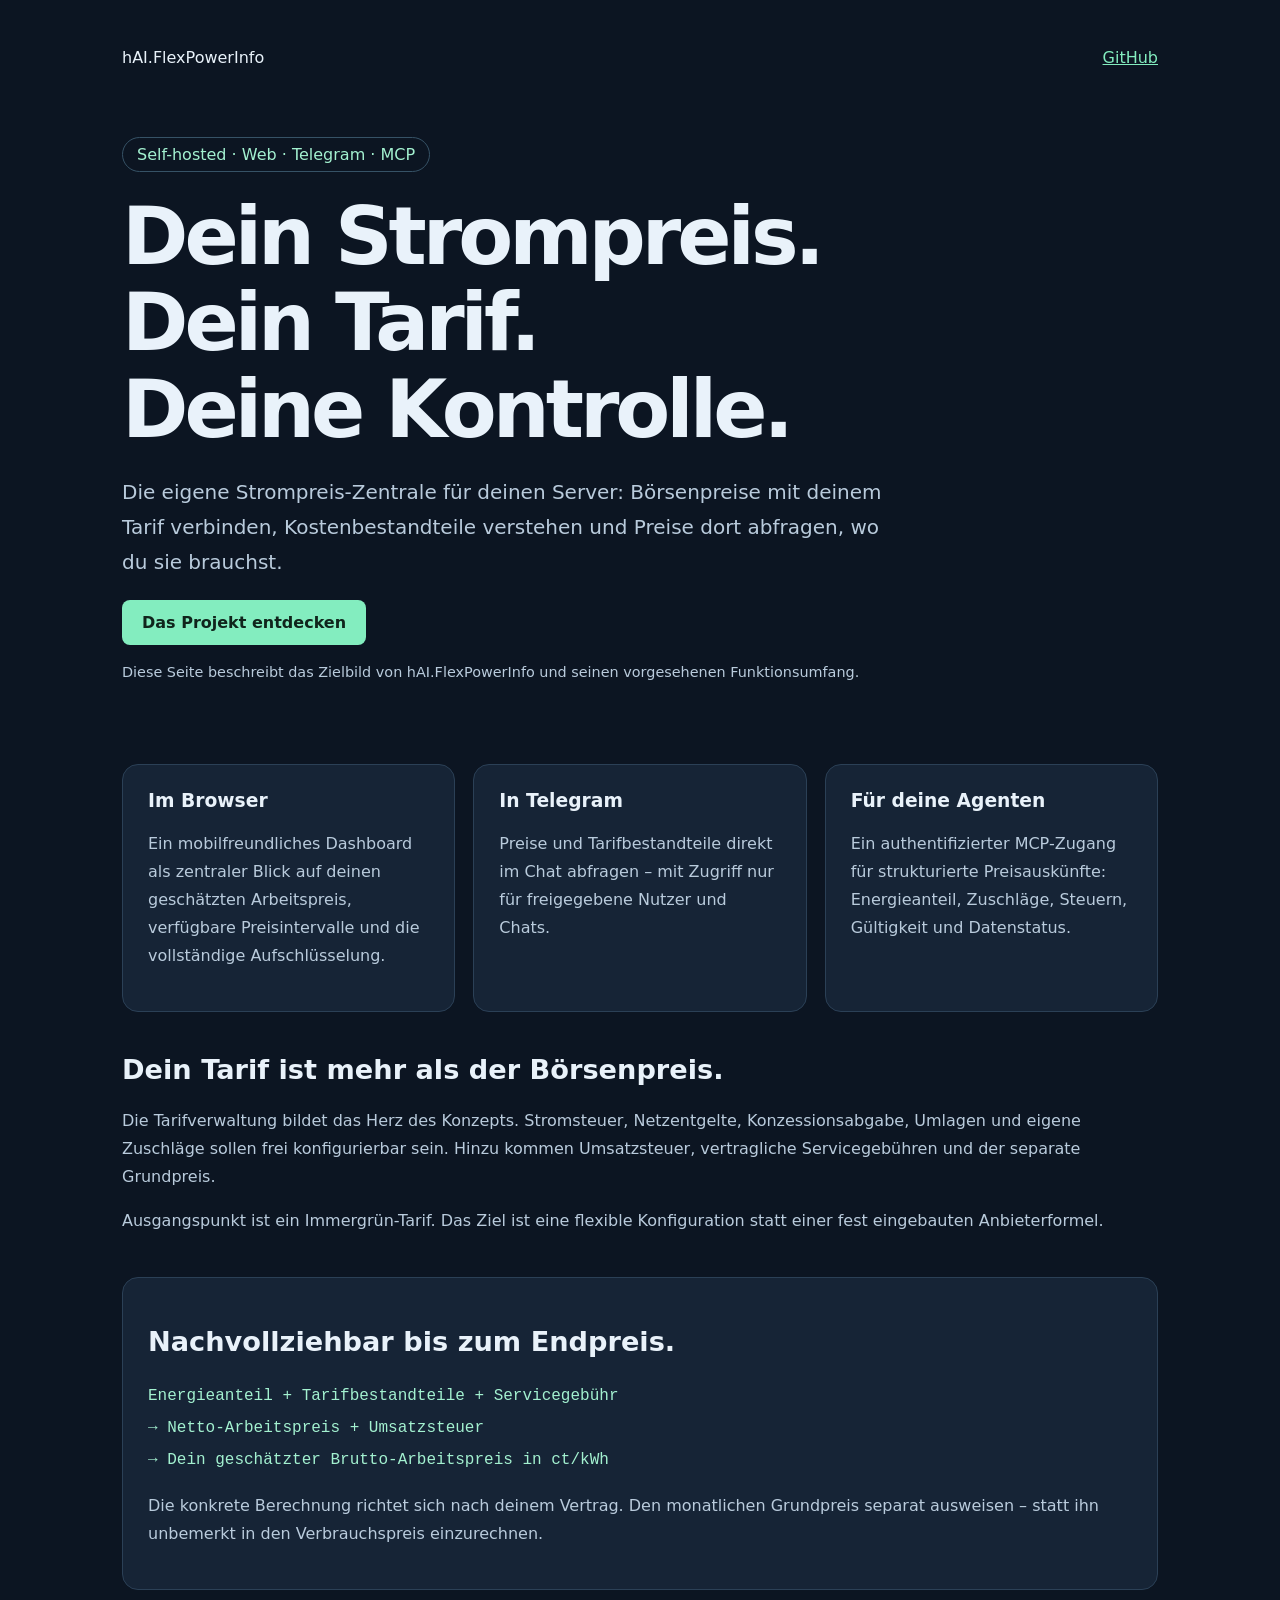
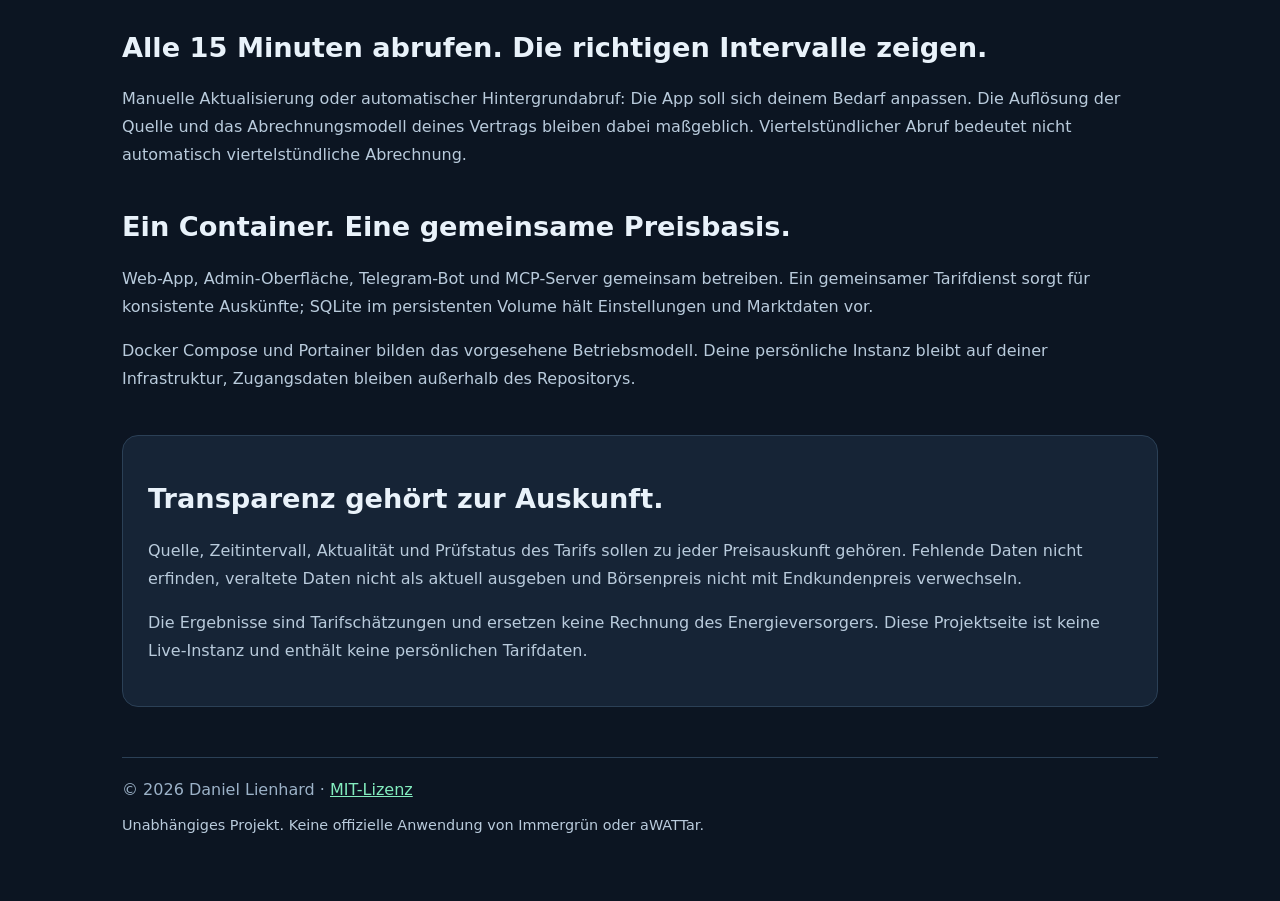
==== docs/index.html @ b95241ab "docs: describe product vision instead of implementation status" ====
<!doctype html>
<html lang="de">
<head>
<meta charset="utf-8">
<meta name="viewport" content="width=device-width,initial-scale=1">
<meta name="description" content="Das Zielbild von hAI.FlexPowerInfo: die eigene Strompreis-Zentrale mit Web-App, Tarifverwaltung, Telegram und MCP in einem Docker-Container.">
<title>hAI.FlexPowerInfo – Dein Strompreis. Dein Tarif.</title>
<style>
:root{color-scheme:dark;font-family:system-ui,sans-serif;background:#0c1522;color:#e9f2fa}*{box-sizing:border-box}body{margin:0}main{max-width:1080px;margin:auto;padding:48px 22px}a{color:#83edbf}nav{display:flex;justify-content:space-between;gap:20px;flex-wrap:wrap}header{padding:70px 0 35px}h1{font-size:clamp(2.4rem,7vw,5rem);letter-spacing:-.05em;line-height:1.08;margin:22px 0}h2{font-size:1.7rem}p,li{line-height:1.75;color:#b9cbdc}.lead{font-size:1.25rem;max-width:760px}.tag{display:inline-block;border:1px solid #365266;border-radius:30px;padding:7px 14px;color:#a3f1d0}.grid{display:grid;grid-template-columns:repeat(auto-fit,minmax(250px,1fr));gap:18px;margin:30px 0}article,.panel{background:#162436;border:1px solid #2b4056;border-radius:16px;padding:25px}article h3{margin-top:0}.button{display:inline-block;background:#83edbf;color:#10251c;border-radius:8px;padding:13px 20px;text-decoration:none;font-weight:700}section{margin:42px 0}.formula{font-family:ui-monospace,monospace;line-height:2;color:#a3f1d0}footer{border-top:1px solid #2b4056;padding-top:22px;margin-top:50px;color:#9cb2c8}a:focus-visible{outline:3px solid white;outline-offset:5px}.note{font-size:.9rem;max-width:800px}
</style>
</head>
<body><main>
<nav aria-label="Hauptnavigation"><span>hAI.FlexPowerInfo</span><a href="https://github.com/jbkunama1/hAI.FlexPowerInfo">GitHub</a></nav>
<header><span class="tag">Self-hosted · Web · Telegram · MCP</span><h1>Dein Strompreis.<br>Dein Tarif.<br>Deine Kontrolle.</h1><p class="lead">Die eigene Strompreis-Zentrale für deinen Server: Börsenpreise mit deinem Tarif verbinden, Kostenbestandteile verstehen und Preise dort abfragen, wo du sie brauchst.</p><a class="button" href="https://github.com/jbkunama1/hAI.FlexPowerInfo#readme">Das Projekt entdecken</a><p class="note">Diese Seite beschreibt das Zielbild von hAI.FlexPowerInfo und seinen vorgesehenen Funktionsumfang.</p></header>
<div class="grid"><article><h3>Im Browser</h3><p>Ein mobilfreundliches Dashboard als zentraler Blick auf deinen geschätzten Arbeitspreis, verfügbare Preisintervalle und die vollständige Aufschlüsselung.</p></article><article><h3>In Telegram</h3><p>Preise und Tarifbestandteile direkt im Chat abfragen – mit Zugriff nur für freigegebene Nutzer und Chats.</p></article><article><h3>Für deine Agenten</h3><p>Ein authentifizierter MCP-Zugang für strukturierte Preisauskünfte: Energieanteil, Zuschläge, Steuern, Gültigkeit und Datenstatus.</p></article></div>
<section><h2>Dein Tarif ist mehr als der Börsenpreis.</h2><p>Die Tarifverwaltung bildet das Herz des Konzepts. Stromsteuer, Netzentgelte, Konzessionsabgabe, Umlagen und eigene Zuschläge sollen frei konfigurierbar sein. Hinzu kommen Umsatzsteuer, vertragliche Servicegebühren und der separate Grundpreis.</p><p>Ausgangspunkt ist ein Immergrün-Tarif. Das Ziel ist eine flexible Konfiguration statt einer fest eingebauten Anbieterformel.</p></section>
<section class="panel"><h2>Nachvollziehbar bis zum Endpreis.</h2><div class="formula">Energieanteil + Tarifbestandteile + Servicegebühr<br>→ Netto-Arbeitspreis + Umsatzsteuer<br>→ Dein geschätzter Brutto-Arbeitspreis in ct/kWh</div><p>Die konkrete Berechnung richtet sich nach deinem Vertrag. Den monatlichen Grundpreis separat ausweisen – statt ihn unbemerkt in den Verbrauchspreis einzurechnen.</p></section>
<section><h2>Alle 15 Minuten abrufen. Die richtigen Intervalle zeigen.</h2><p>Manuelle Aktualisierung oder automatischer Hintergrundabruf: Die App soll sich deinem Bedarf anpassen. Die Auflösung der Quelle und das Abrechnungsmodell deines Vertrags bleiben dabei maßgeblich. Viertelstündlicher Abruf bedeutet nicht automatisch viertelstündliche Abrechnung.</p></section>
<section><h2>Ein Container. Eine gemeinsame Preisbasis.</h2><p>Web-App, Admin-Oberfläche, Telegram-Bot und MCP-Server gemeinsam betreiben. Ein gemeinsamer Tarifdienst sorgt für konsistente Auskünfte; SQLite im persistenten Volume hält Einstellungen und Marktdaten vor.</p><p>Docker Compose und Portainer bilden das vorgesehene Betriebsmodell. Deine persönliche Instanz bleibt auf deiner Infrastruktur, Zugangsdaten bleiben außerhalb des Repositorys.</p></section>
<section class="panel"><h2>Transparenz gehört zur Auskunft.</h2><p>Quelle, Zeitintervall, Aktualität und Prüfstatus des Tarifs sollen zu jeder Preisauskunft gehören. Fehlende Daten nicht erfinden, veraltete Daten nicht als aktuell ausgeben und Börsenpreis nicht mit Endkundenpreis verwechseln.</p><p>Die Ergebnisse sind Tarifschätzungen und ersetzen keine Rechnung des Energieversorgers. Diese Projektseite ist keine Live-Instanz und enthält keine persönlichen Tarifdaten.</p></section>
<footer>© 2026 Daniel Lienhard · <a href="https://github.com/jbkunama1/hAI.FlexPowerInfo/blob/main/LICENSE">MIT-Lizenz</a><p class="note">Unabhängiges Projekt. Keine offizielle Anwendung von Immergrün oder aWATTar.</p></footer>
</main></body></html>
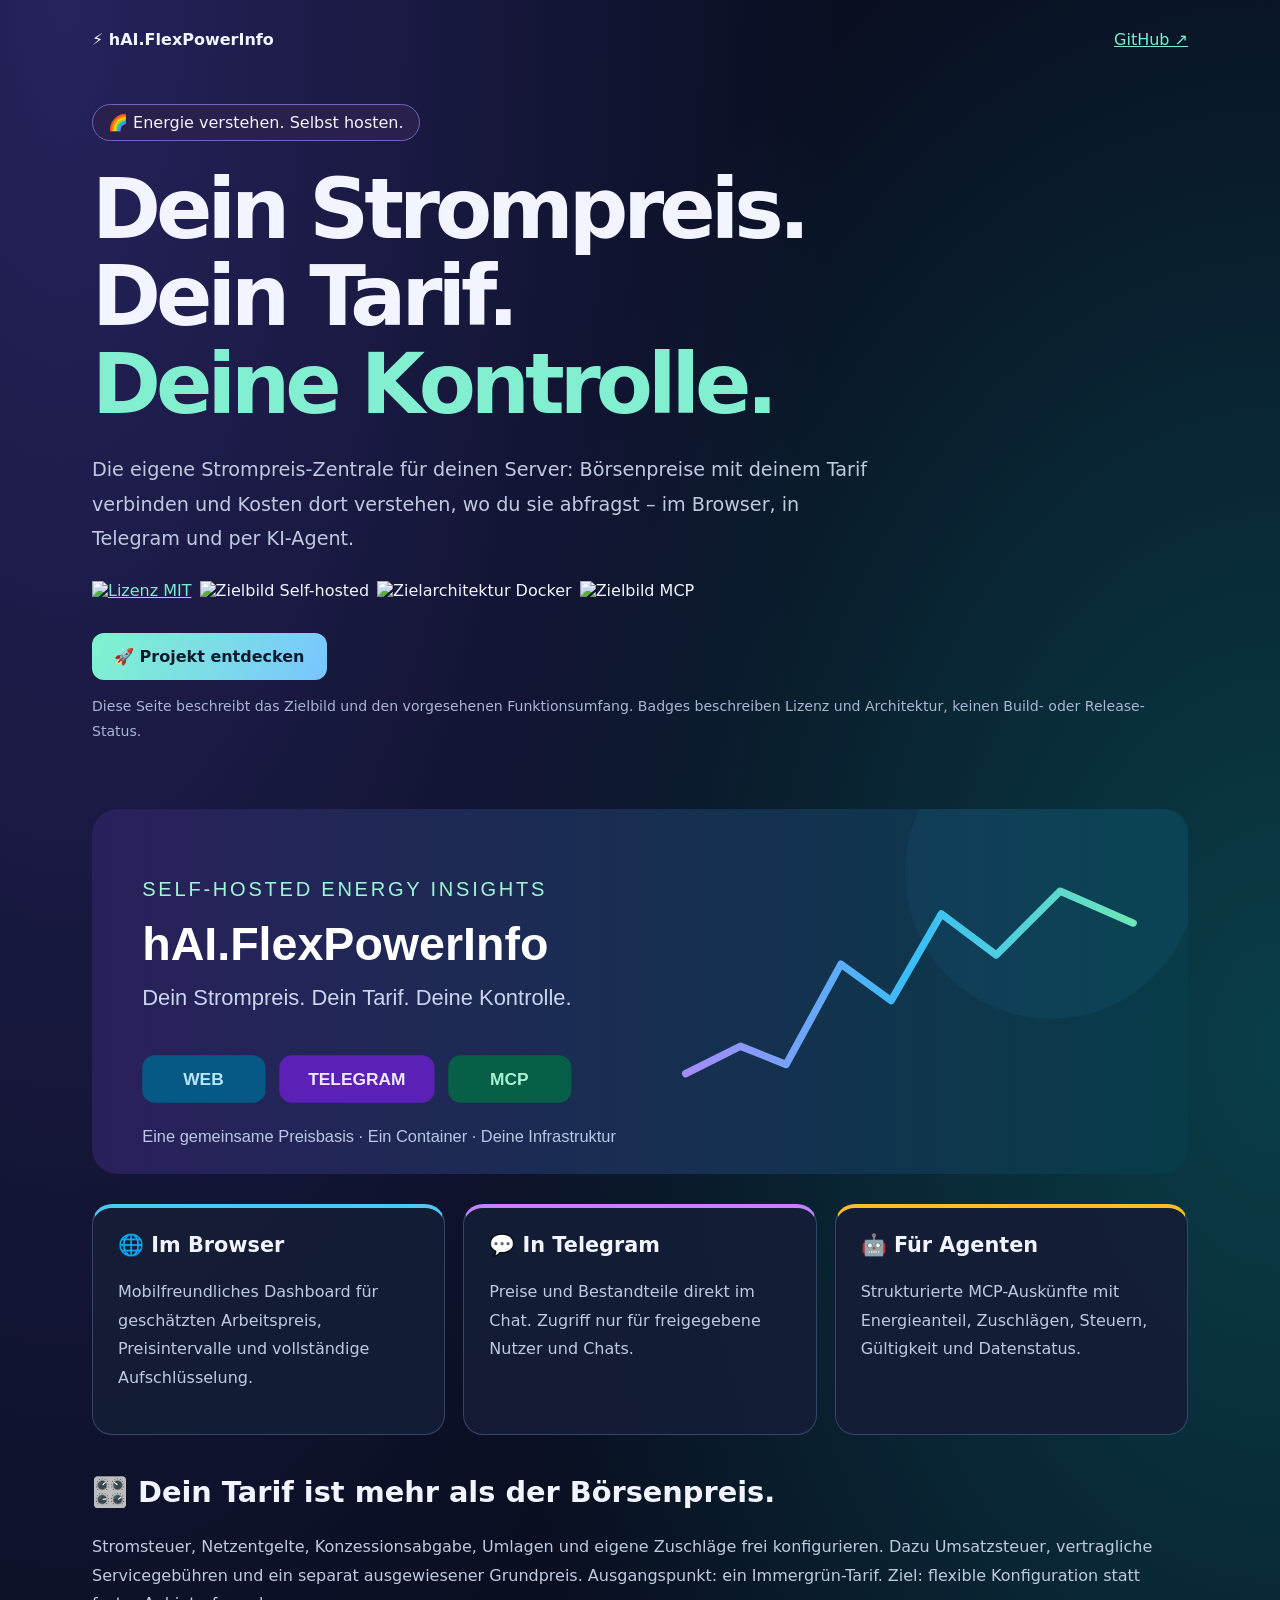
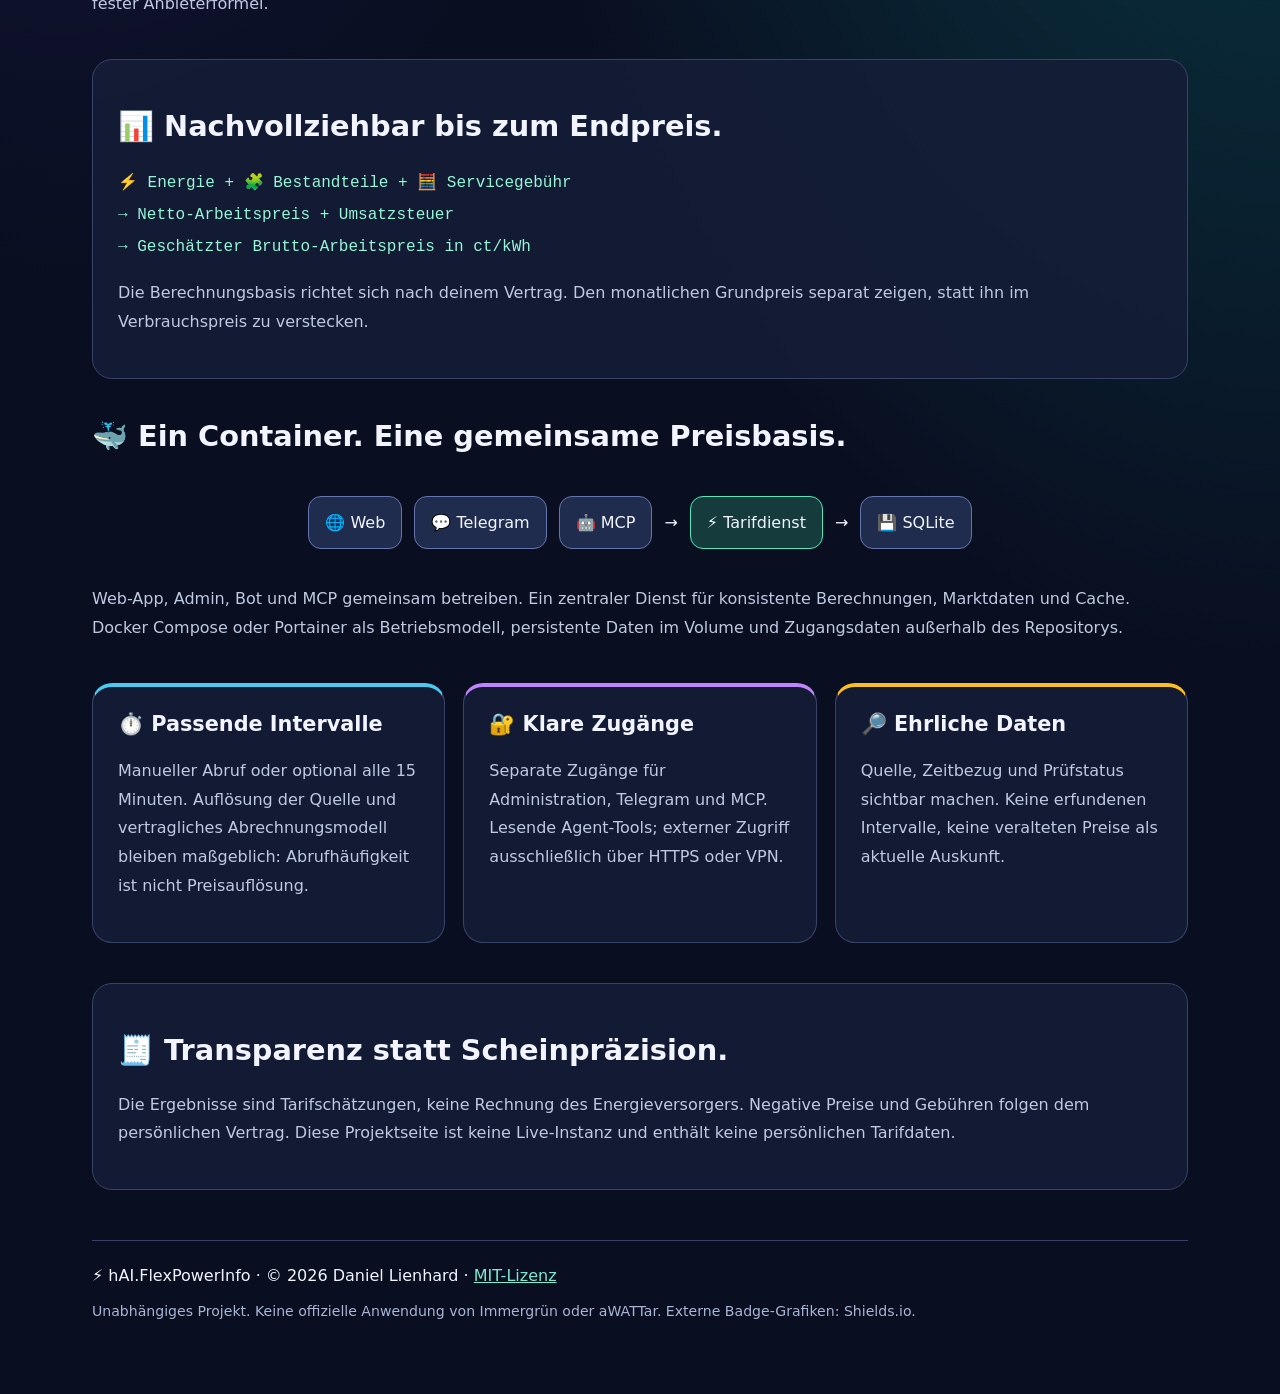
==== commit 2081565b: "design: add colorful branding, graphics, emojis and shields badges" ====
--- a/docs/index.html
+++ b/docs/index.html
@@ -1,22 +1,21 @@
 <!doctype html>
-<html lang="de">
-<head>
-<meta charset="utf-8">
-<meta name="viewport" content="width=device-width,initial-scale=1">
-<meta name="description" content="Das Zielbild von hAI.FlexPowerInfo: die eigene Strompreis-Zentrale mit Web-App, Tarifverwaltung, Telegram und MCP in einem Docker-Container.">
-<title>hAI.FlexPowerInfo – Dein Strompreis. Dein Tarif.</title>
+<html lang="de"><head>
+<meta charset="utf-8"><meta name="viewport" content="width=device-width,initial-scale=1">
+<meta name="description" content="hAI.FlexPowerInfo: Zielbild einer bunten, transparenten Strompreis-Zentrale mit Web, Telegram und MCP.">
+<title>⚡ hAI.FlexPowerInfo – Dein Strompreis. Dein Tarif.</title>
 <style>
-:root{color-scheme:dark;font-family:system-ui,sans-serif;background:#0c1522;color:#e9f2fa}*{box-sizing:border-box}body{margin:0}main{max-width:1080px;margin:auto;padding:48px 22px}a{color:#83edbf}nav{display:flex;justify-content:space-between;gap:20px;flex-wrap:wrap}header{padding:70px 0 35px}h1{font-size:clamp(2.4rem,7vw,5rem);letter-spacing:-.05em;line-height:1.08;margin:22px 0}h2{font-size:1.7rem}p,li{line-height:1.75;color:#b9cbdc}.lead{font-size:1.25rem;max-width:760px}.tag{display:inline-block;border:1px solid #365266;border-radius:30px;padding:7px 14px;color:#a3f1d0}.grid{display:grid;grid-template-columns:repeat(auto-fit,minmax(250px,1fr));gap:18px;margin:30px 0}article,.panel{background:#162436;border:1px solid #2b4056;border-radius:16px;padding:25px}article h3{margin-top:0}.button{display:inline-block;background:#83edbf;color:#10251c;border-radius:8px;padding:13px 20px;text-decoration:none;font-weight:700}section{margin:42px 0}.formula{font-family:ui-monospace,monospace;line-height:2;color:#a3f1d0}footer{border-top:1px solid #2b4056;padding-top:22px;margin-top:50px;color:#9cb2c8}a:focus-visible{outline:3px solid white;outline-offset:5px}.note{font-size:.9rem;max-width:800px}
-</style>
-</head>
-<body><main>
-<nav aria-label="Hauptnavigation"><span>hAI.FlexPowerInfo</span><a href="https://github.com/jbkunama1/hAI.FlexPowerInfo">GitHub</a></nav>
-<header><span class="tag">Self-hosted · Web · Telegram · MCP</span><h1>Dein Strompreis.<br>Dein Tarif.<br>Deine Kontrolle.</h1><p class="lead">Die eigene Strompreis-Zentrale für deinen Server: Börsenpreise mit deinem Tarif verbinden, Kostenbestandteile verstehen und Preise dort abfragen, wo du sie brauchst.</p><a class="button" href="https://github.com/jbkunama1/hAI.FlexPowerInfo#readme">Das Projekt entdecken</a><p class="note">Diese Seite beschreibt das Zielbild von hAI.FlexPowerInfo und seinen vorgesehenen Funktionsumfang.</p></header>
-<div class="grid"><article><h3>Im Browser</h3><p>Ein mobilfreundliches Dashboard als zentraler Blick auf deinen geschätzten Arbeitspreis, verfügbare Preisintervalle und die vollständige Aufschlüsselung.</p></article><article><h3>In Telegram</h3><p>Preise und Tarifbestandteile direkt im Chat abfragen – mit Zugriff nur für freigegebene Nutzer und Chats.</p></article><article><h3>Für deine Agenten</h3><p>Ein authentifizierter MCP-Zugang für strukturierte Preisauskünfte: Energieanteil, Zuschläge, Steuern, Gültigkeit und Datenstatus.</p></article></div>
-<section><h2>Dein Tarif ist mehr als der Börsenpreis.</h2><p>Die Tarifverwaltung bildet das Herz des Konzepts. Stromsteuer, Netzentgelte, Konzessionsabgabe, Umlagen und eigene Zuschläge sollen frei konfigurierbar sein. Hinzu kommen Umsatzsteuer, vertragliche Servicegebühren und der separate Grundpreis.</p><p>Ausgangspunkt ist ein Immergrün-Tarif. Das Ziel ist eine flexible Konfiguration statt einer fest eingebauten Anbieterformel.</p></section>
-<section class="panel"><h2>Nachvollziehbar bis zum Endpreis.</h2><div class="formula">Energieanteil + Tarifbestandteile + Servicegebühr<br>→ Netto-Arbeitspreis + Umsatzsteuer<br>→ Dein geschätzter Brutto-Arbeitspreis in ct/kWh</div><p>Die konkrete Berechnung richtet sich nach deinem Vertrag. Den monatlichen Grundpreis separat ausweisen – statt ihn unbemerkt in den Verbrauchspreis einzurechnen.</p></section>
-<section><h2>Alle 15 Minuten abrufen. Die richtigen Intervalle zeigen.</h2><p>Manuelle Aktualisierung oder automatischer Hintergrundabruf: Die App soll sich deinem Bedarf anpassen. Die Auflösung der Quelle und das Abrechnungsmodell deines Vertrags bleiben dabei maßgeblich. Viertelstündlicher Abruf bedeutet nicht automatisch viertelstündliche Abrechnung.</p></section>
-<section><h2>Ein Container. Eine gemeinsame Preisbasis.</h2><p>Web-App, Admin-Oberfläche, Telegram-Bot und MCP-Server gemeinsam betreiben. Ein gemeinsamer Tarifdienst sorgt für konsistente Auskünfte; SQLite im persistenten Volume hält Einstellungen und Marktdaten vor.</p><p>Docker Compose und Portainer bilden das vorgesehene Betriebsmodell. Deine persönliche Instanz bleibt auf deiner Infrastruktur, Zugangsdaten bleiben außerhalb des Repositorys.</p></section>
-<section class="panel"><h2>Transparenz gehört zur Auskunft.</h2><p>Quelle, Zeitintervall, Aktualität und Prüfstatus des Tarifs sollen zu jeder Preisauskunft gehören. Fehlende Daten nicht erfinden, veraltete Daten nicht als aktuell ausgeben und Börsenpreis nicht mit Endkundenpreis verwechseln.</p><p>Die Ergebnisse sind Tarifschätzungen und ersetzen keine Rechnung des Energieversorgers. Diese Projektseite ist keine Live-Instanz und enthält keine persönlichen Tarifdaten.</p></section>
-<footer>© 2026 Daniel Lienhard · <a href="https://github.com/jbkunama1/hAI.FlexPowerInfo/blob/main/LICENSE">MIT-Lizenz</a><p class="note">Unabhängiges Projekt. Keine offizielle Anwendung von Immergrün oder aWATTar.</p></footer>
+:root{color-scheme:dark;font-family:system-ui,sans-serif;background:#090e20;color:#f2f5ff}*{box-sizing:border-box}body{margin:0;background:radial-gradient(ellipse at 5% 0%,#26225c 0,transparent 45%),radial-gradient(ellipse at 100% 35%,#093e48 0,transparent 45%)}main{max-width:1140px;margin:auto;padding:30px 22px}a{color:#7debd2}nav{display:flex;justify-content:space-between;gap:20px;flex-wrap:wrap;align-items:center}.brand{font-weight:800}.hero{padding:55px 0 20px}h1{font-size:clamp(2.5rem,7vw,5.2rem);letter-spacing:-.06em;line-height:1.05;margin:25px 0}h1 span{color:#83efd1}h2{font-size:1.8rem}p{line-height:1.8;color:#bfcae0}.lead{font-size:1.2rem;max-width:790px}.pill{display:inline-block;border:1px solid #7164ba;background:#29204d;padding:8px 15px;border-radius:30px}.badges{display:flex;flex-wrap:wrap;gap:8px;margin:24px 0}.badges img{height:28px;max-width:100%}.button{display:inline-block;background:linear-gradient(115deg,#80f3ce,#78c6ff);color:#0a1b30;text-decoration:none;padding:14px 22px;border-radius:12px;font-weight:800}.banner{display:block;width:100%;height:auto;border-radius:22px;margin:30px 0}.grid{display:grid;grid-template-columns:repeat(auto-fit,minmax(250px,1fr));gap:18px}article,.panel{background:#141d36e8;border:1px solid #374368;border-radius:20px;padding:25px}article:nth-child(1){border-top:4px solid #4cc9f0}article:nth-child(2){border-top:4px solid #c084fc}article:nth-child(3){border-top:4px solid #fbbf24}article h3{font-size:1.3rem;margin-top:0}section{margin:40px 0}.flow{display:flex;gap:12px;align-items:center;justify-content:center;flex-wrap:wrap;padding:20px 0}.node{padding:16px;border:1px solid #6576ae;border-radius:13px;background:#202c4e}.core{border-color:#59e6bd;background:#153b3c}.formula{font:1rem/2 ui-monospace,monospace;color:#96f6d5}.note{font-size:.88rem;color:#a9b6d4}footer{border-top:1px solid #374368;padding:25px 0;margin-top:50px}a:focus-visible{outline:3px solid #fbbf24;outline-offset:5px}@media(prefers-reduced-motion:no-preference){.button{transition:transform .2s}.button:hover{transform:translateY(-2px)}}
+</style></head><body><main>
+<nav aria-label="Hauptnavigation"><span class="brand">⚡ hAI.FlexPowerInfo</span><a href="https://github.com/jbkunama1/hAI.FlexPowerInfo">GitHub ↗</a></nav>
+<header class="hero"><span class="pill">🌈 Energie verstehen. Selbst hosten.</span><h1>Dein Strompreis.<br>Dein Tarif.<br><span>Deine Kontrolle.</span></h1><p class="lead">Die eigene Strompreis-Zentrale für deinen Server: Börsenpreise mit deinem Tarif verbinden und Kosten dort verstehen, wo du sie abfragst – im Browser, in Telegram und per KI-Agent.</p>
+<div class="badges" aria-label="Lizenz und Zielarchitektur"><a href="https://github.com/jbkunama1/hAI.FlexPowerInfo/blob/main/LICENSE"><img src="https://img.shields.io/badge/Lizenz-MIT-22c55e?style=for-the-badge" alt="Lizenz MIT"></a><img src="https://img.shields.io/badge/Betrieb-Self--hosted-06b6d4?style=for-the-badge" alt="Zielbild Self-hosted"><img src="https://img.shields.io/badge/Zielarchitektur-Docker-2496ed?style=for-the-badge&amp;logo=docker&amp;logoColor=white" alt="Zielarchitektur Docker"><img src="https://img.shields.io/badge/Agenten-MCP-a855f7?style=for-the-badge" alt="Zielbild MCP"></div>
+<a class="button" href="https://github.com/jbkunama1/hAI.FlexPowerInfo#readme">🚀 Projekt entdecken</a><p class="note">Diese Seite beschreibt das Zielbild und den vorgesehenen Funktionsumfang. Badges beschreiben Lizenz und Architektur, keinen Build- oder Release-Status.</p></header>
+<img class="banner" src="assets/hero.svg" alt="Illustration: Eine gemeinsame Energiezentrale verbindet Web, Telegram und MCP.">
+<div class="grid"><article><h3>🌐 Im Browser</h3><p>Mobilfreundliches Dashboard für geschätzten Arbeitspreis, Preisintervalle und vollständige Aufschlüsselung.</p></article><article><h3>💬 In Telegram</h3><p>Preise und Bestandteile direkt im Chat. Zugriff nur für freigegebene Nutzer und Chats.</p></article><article><h3>🤖 Für Agenten</h3><p>Strukturierte MCP-Auskünfte mit Energieanteil, Zuschlägen, Steuern, Gültigkeit und Datenstatus.</p></article></div>
+<section><h2>🎛️ Dein Tarif ist mehr als der Börsenpreis.</h2><p>Stromsteuer, Netzentgelte, Konzessionsabgabe, Umlagen und eigene Zuschläge frei konfigurieren. Dazu Umsatzsteuer, vertragliche Servicegebühren und ein separat ausgewiesener Grundpreis. Ausgangspunkt: ein Immergrün-Tarif. Ziel: flexible Konfiguration statt fester Anbieterformel.</p></section>
+<section class="panel"><h2>📊 Nachvollziehbar bis zum Endpreis.</h2><div class="formula">⚡ Energie + 🧩 Bestandteile + 🧮 Servicegebühr<br>→ Netto-Arbeitspreis + Umsatzsteuer<br>→ Geschätzter Brutto-Arbeitspreis in ct/kWh</div><p>Die Berechnungsbasis richtet sich nach deinem Vertrag. Den monatlichen Grundpreis separat zeigen, statt ihn im Verbrauchspreis zu verstecken.</p></section>
+<section><h2>🐳 Ein Container. Eine gemeinsame Preisbasis.</h2><div class="flow" aria-label="Zielarchitektur: Web, Telegram und MCP greifen auf denselben Tarifdienst zu"><span class="node">🌐 Web</span><span class="node">💬 Telegram</span><span class="node">🤖 MCP</span><span aria-hidden="true">→</span><span class="node core">⚡ Tarifdienst</span><span aria-hidden="true">→</span><span class="node">💾 SQLite</span></div><p>Web-App, Admin, Bot und MCP gemeinsam betreiben. Ein zentraler Dienst für konsistente Berechnungen, Marktdaten und Cache. Docker Compose oder Portainer als Betriebsmodell, persistente Daten im Volume und Zugangsdaten außerhalb des Repositorys.</p></section>
+<section class="grid"><article><h3>⏱️ Passende Intervalle</h3><p>Manueller Abruf oder optional alle 15 Minuten. Auflösung der Quelle und vertragliches Abrechnungsmodell bleiben maßgeblich: Abrufhäufigkeit ist nicht Preisauflösung.</p></article><article><h3>🔐 Klare Zugänge</h3><p>Separate Zugänge für Administration, Telegram und MCP. Lesende Agent-Tools; externer Zugriff ausschließlich über HTTPS oder VPN.</p></article><article><h3>🔎 Ehrliche Daten</h3><p>Quelle, Zeitbezug und Prüfstatus sichtbar machen. Keine erfundenen Intervalle, keine veralteten Preise als aktuelle Auskunft.</p></article></section>
+<section class="panel"><h2>🧾 Transparenz statt Scheinpräzision.</h2><p>Die Ergebnisse sind Tarifschätzungen, keine Rechnung des Energieversorgers. Negative Preise und Gebühren folgen dem persönlichen Vertrag. Diese Projektseite ist keine Live-Instanz und enthält keine persönlichen Tarifdaten.</p></section>
+<footer>⚡ hAI.FlexPowerInfo · © 2026 Daniel Lienhard · <a href="https://github.com/jbkunama1/hAI.FlexPowerInfo/blob/main/LICENSE">MIT-Lizenz</a><p class="note">Unabhängiges Projekt. Keine offizielle Anwendung von Immergrün oder aWATTar. Externe Badge-Grafiken: Shields.io.</p></footer>
 </main></body></html>
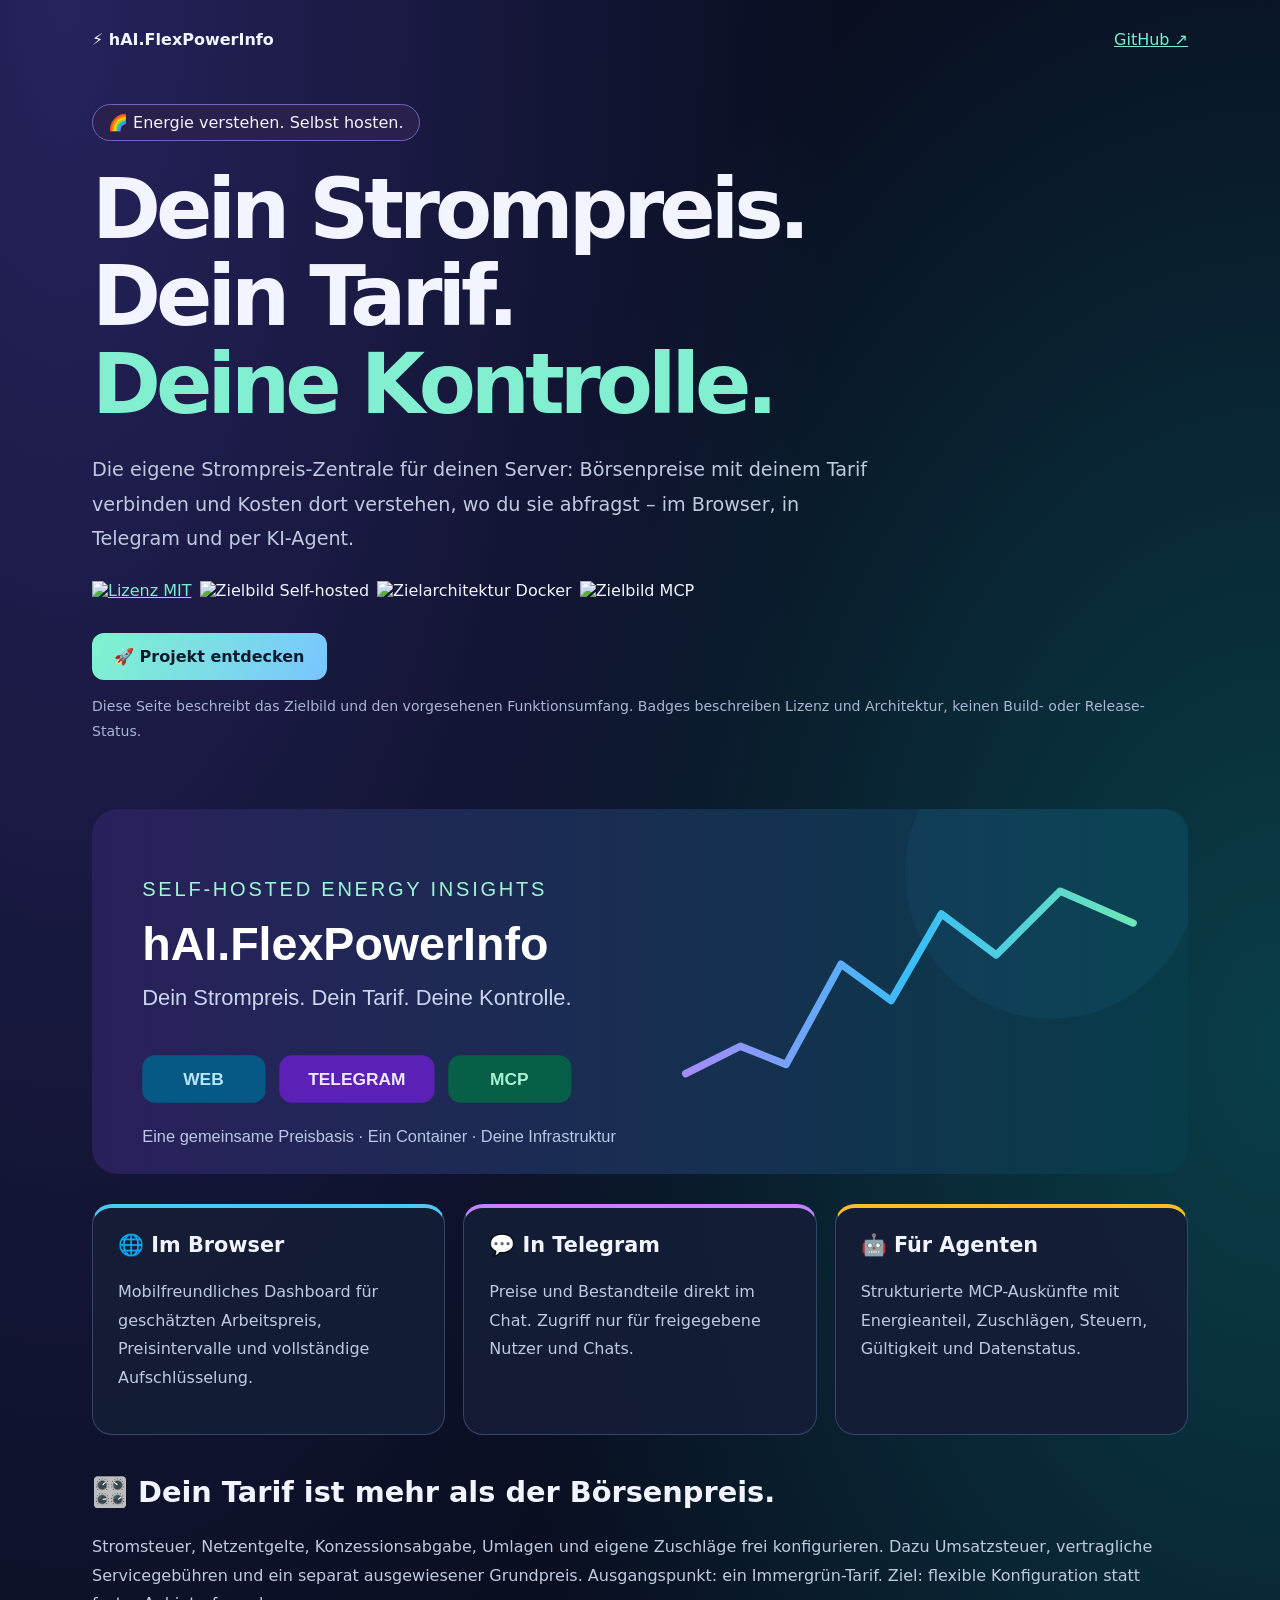
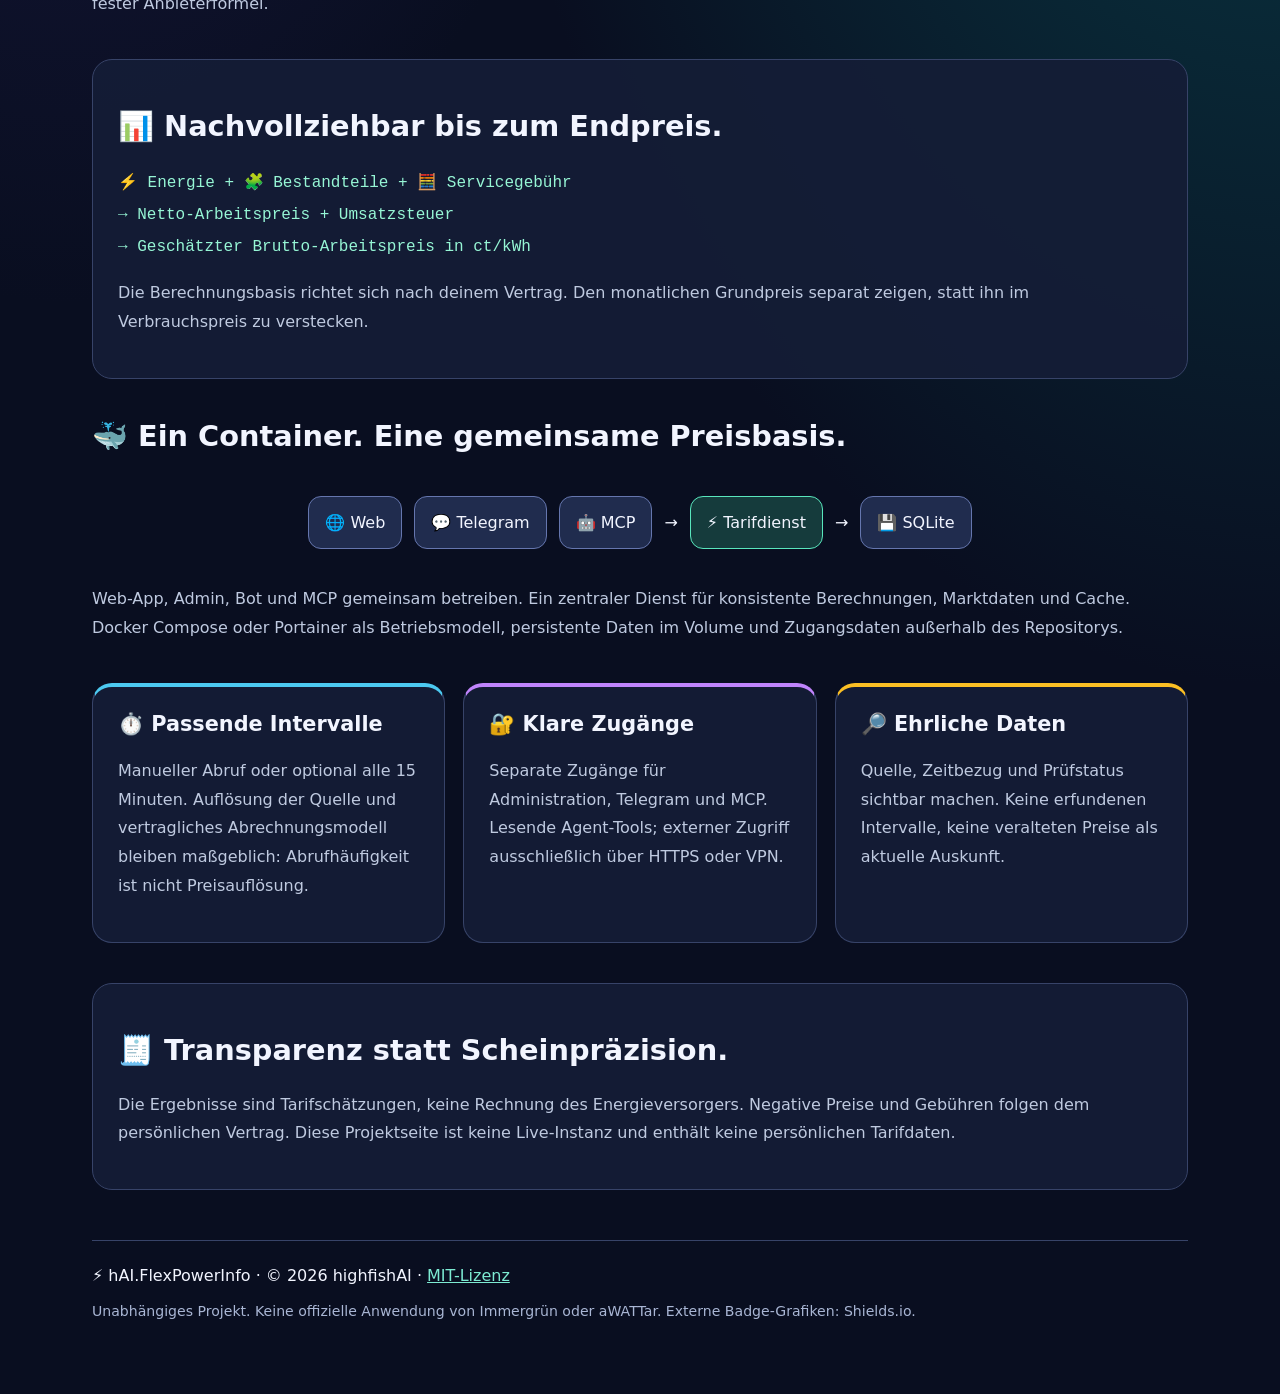
==== commit 3df64ce4: "docs: credit highfishAI in README and project page" ====
--- a/docs/index.html
+++ b/docs/index.html
@@ -17,5 +17,5 @@
 <section><h2>🐳 Ein Container. Eine gemeinsame Preisbasis.</h2><div class="flow" aria-label="Zielarchitektur: Web, Telegram und MCP greifen auf denselben Tarifdienst zu"><span class="node">🌐 Web</span><span class="node">💬 Telegram</span><span class="node">🤖 MCP</span><span aria-hidden="true">→</span><span class="node core">⚡ Tarifdienst</span><span aria-hidden="true">→</span><span class="node">💾 SQLite</span></div><p>Web-App, Admin, Bot und MCP gemeinsam betreiben. Ein zentraler Dienst für konsistente Berechnungen, Marktdaten und Cache. Docker Compose oder Portainer als Betriebsmodell, persistente Daten im Volume und Zugangsdaten außerhalb des Repositorys.</p></section>
 <section class="grid"><article><h3>⏱️ Passende Intervalle</h3><p>Manueller Abruf oder optional alle 15 Minuten. Auflösung der Quelle und vertragliches Abrechnungsmodell bleiben maßgeblich: Abrufhäufigkeit ist nicht Preisauflösung.</p></article><article><h3>🔐 Klare Zugänge</h3><p>Separate Zugänge für Administration, Telegram und MCP. Lesende Agent-Tools; externer Zugriff ausschließlich über HTTPS oder VPN.</p></article><article><h3>🔎 Ehrliche Daten</h3><p>Quelle, Zeitbezug und Prüfstatus sichtbar machen. Keine erfundenen Intervalle, keine veralteten Preise als aktuelle Auskunft.</p></article></section>
 <section class="panel"><h2>🧾 Transparenz statt Scheinpräzision.</h2><p>Die Ergebnisse sind Tarifschätzungen, keine Rechnung des Energieversorgers. Negative Preise und Gebühren folgen dem persönlichen Vertrag. Diese Projektseite ist keine Live-Instanz und enthält keine persönlichen Tarifdaten.</p></section>
-<footer>⚡ hAI.FlexPowerInfo · © 2026 Daniel Lienhard · <a href="https://github.com/jbkunama1/hAI.FlexPowerInfo/blob/main/LICENSE">MIT-Lizenz</a><p class="note">Unabhängiges Projekt. Keine offizielle Anwendung von Immergrün oder aWATTar. Externe Badge-Grafiken: Shields.io.</p></footer>
+<footer>⚡ hAI.FlexPowerInfo · © 2026 highfishAI · <a href="https://github.com/jbkunama1/hAI.FlexPowerInfo/blob/main/LICENSE">MIT-Lizenz</a><p class="note">Unabhängiges Projekt. Keine offizielle Anwendung von Immergrün oder aWATTar. Externe Badge-Grafiken: Shields.io.</p></footer>
 </main></body></html>
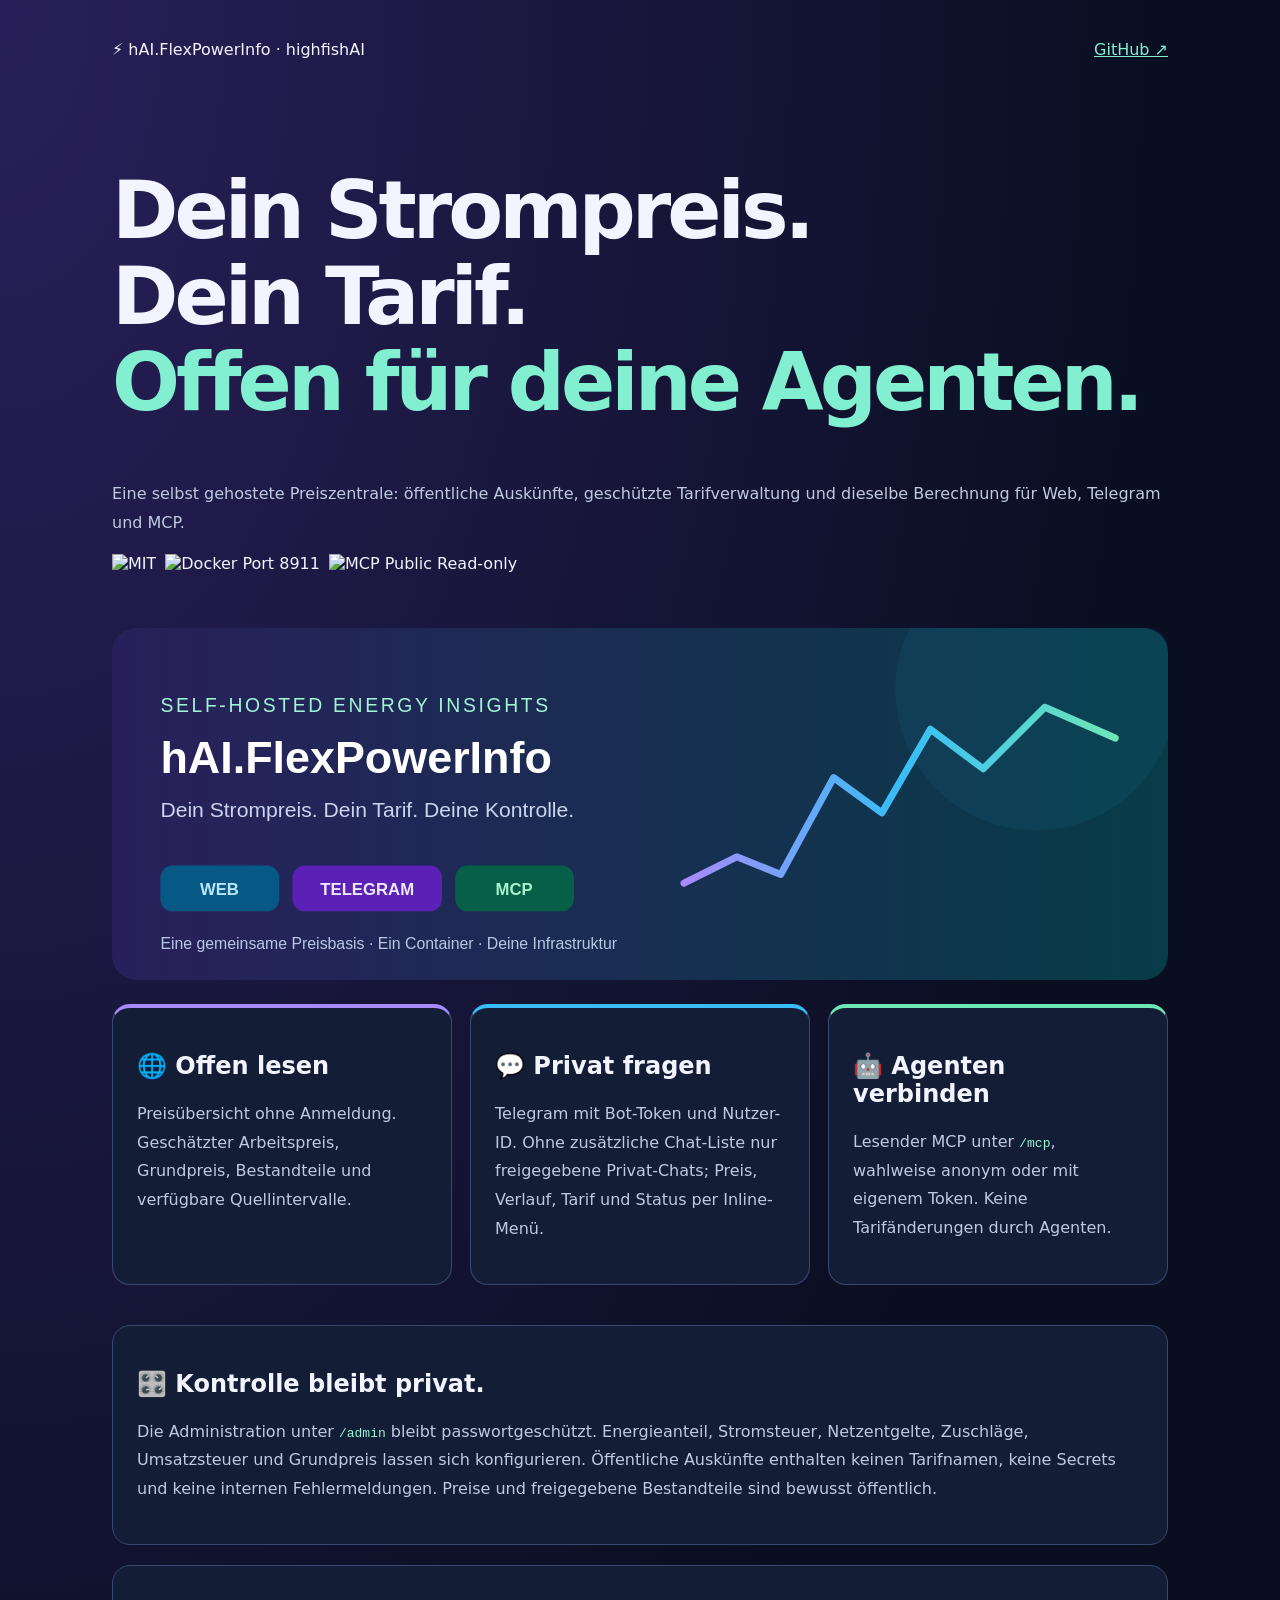
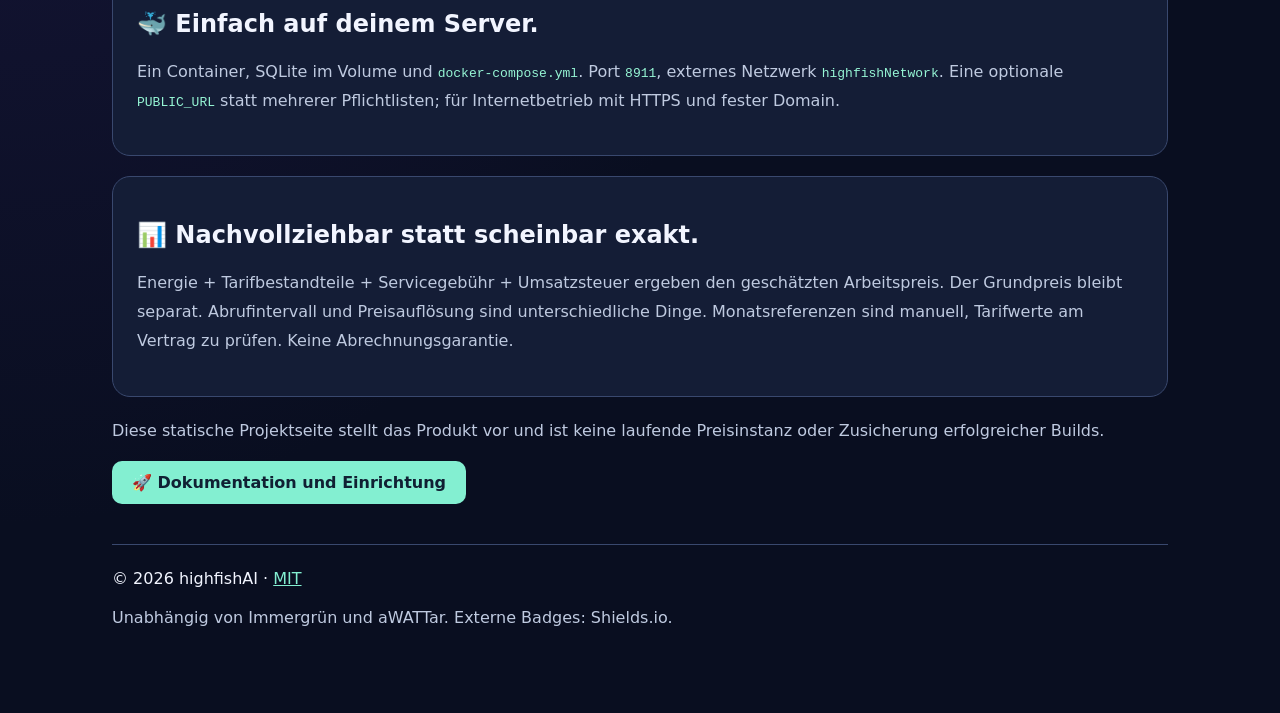
==== commit f2a7a3a7: "feat: simplify Telegram setup and add public price dashboard and MCP" ====
--- a/docs/index.html
+++ b/docs/index.html
@@ -1,21 +1,9 @@
-<!doctype html>
-<html lang="de"><head>
-<meta charset="utf-8"><meta name="viewport" content="width=device-width,initial-scale=1">
-<meta name="description" content="hAI.FlexPowerInfo: Zielbild einer bunten, transparenten Strompreis-Zentrale mit Web, Telegram und MCP.">
-<title>⚡ hAI.FlexPowerInfo – Dein Strompreis. Dein Tarif.</title>
-<style>
-:root{color-scheme:dark;font-family:system-ui,sans-serif;background:#090e20;color:#f2f5ff}*{box-sizing:border-box}body{margin:0;background:radial-gradient(ellipse at 5% 0%,#26225c 0,transparent 45%),radial-gradient(ellipse at 100% 35%,#093e48 0,transparent 45%)}main{max-width:1140px;margin:auto;padding:30px 22px}a{color:#7debd2}nav{display:flex;justify-content:space-between;gap:20px;flex-wrap:wrap;align-items:center}.brand{font-weight:800}.hero{padding:55px 0 20px}h1{font-size:clamp(2.5rem,7vw,5.2rem);letter-spacing:-.06em;line-height:1.05;margin:25px 0}h1 span{color:#83efd1}h2{font-size:1.8rem}p{line-height:1.8;color:#bfcae0}.lead{font-size:1.2rem;max-width:790px}.pill{display:inline-block;border:1px solid #7164ba;background:#29204d;padding:8px 15px;border-radius:30px}.badges{display:flex;flex-wrap:wrap;gap:8px;margin:24px 0}.badges img{height:28px;max-width:100%}.button{display:inline-block;background:linear-gradient(115deg,#80f3ce,#78c6ff);color:#0a1b30;text-decoration:none;padding:14px 22px;border-radius:12px;font-weight:800}.banner{display:block;width:100%;height:auto;border-radius:22px;margin:30px 0}.grid{display:grid;grid-template-columns:repeat(auto-fit,minmax(250px,1fr));gap:18px}article,.panel{background:#141d36e8;border:1px solid #374368;border-radius:20px;padding:25px}article:nth-child(1){border-top:4px solid #4cc9f0}article:nth-child(2){border-top:4px solid #c084fc}article:nth-child(3){border-top:4px solid #fbbf24}article h3{font-size:1.3rem;margin-top:0}section{margin:40px 0}.flow{display:flex;gap:12px;align-items:center;justify-content:center;flex-wrap:wrap;padding:20px 0}.node{padding:16px;border:1px solid #6576ae;border-radius:13px;background:#202c4e}.core{border-color:#59e6bd;background:#153b3c}.formula{font:1rem/2 ui-monospace,monospace;color:#96f6d5}.note{font-size:.88rem;color:#a9b6d4}footer{border-top:1px solid #374368;padding:25px 0;margin-top:50px}a:focus-visible{outline:3px solid #fbbf24;outline-offset:5px}@media(prefers-reduced-motion:no-preference){.button{transition:transform .2s}.button:hover{transform:translateY(-2px)}}
-</style></head><body><main>
-<nav aria-label="Hauptnavigation"><span class="brand">⚡ hAI.FlexPowerInfo</span><a href="https://github.com/jbkunama1/hAI.FlexPowerInfo">GitHub ↗</a></nav>
-<header class="hero"><span class="pill">🌈 Energie verstehen. Selbst hosten.</span><h1>Dein Strompreis.<br>Dein Tarif.<br><span>Deine Kontrolle.</span></h1><p class="lead">Die eigene Strompreis-Zentrale für deinen Server: Börsenpreise mit deinem Tarif verbinden und Kosten dort verstehen, wo du sie abfragst – im Browser, in Telegram und per KI-Agent.</p>
-<div class="badges" aria-label="Lizenz und Zielarchitektur"><a href="https://github.com/jbkunama1/hAI.FlexPowerInfo/blob/main/LICENSE"><img src="https://img.shields.io/badge/Lizenz-MIT-22c55e?style=for-the-badge" alt="Lizenz MIT"></a><img src="https://img.shields.io/badge/Betrieb-Self--hosted-06b6d4?style=for-the-badge" alt="Zielbild Self-hosted"><img src="https://img.shields.io/badge/Zielarchitektur-Docker-2496ed?style=for-the-badge&amp;logo=docker&amp;logoColor=white" alt="Zielarchitektur Docker"><img src="https://img.shields.io/badge/Agenten-MCP-a855f7?style=for-the-badge" alt="Zielbild MCP"></div>
-<a class="button" href="https://github.com/jbkunama1/hAI.FlexPowerInfo#readme">🚀 Projekt entdecken</a><p class="note">Diese Seite beschreibt das Zielbild und den vorgesehenen Funktionsumfang. Badges beschreiben Lizenz und Architektur, keinen Build- oder Release-Status.</p></header>
-<img class="banner" src="assets/hero.svg" alt="Illustration: Eine gemeinsame Energiezentrale verbindet Web, Telegram und MCP.">
-<div class="grid"><article><h3>🌐 Im Browser</h3><p>Mobilfreundliches Dashboard für geschätzten Arbeitspreis, Preisintervalle und vollständige Aufschlüsselung.</p></article><article><h3>💬 In Telegram</h3><p>Preise und Bestandteile direkt im Chat. Zugriff nur für freigegebene Nutzer und Chats.</p></article><article><h3>🤖 Für Agenten</h3><p>Strukturierte MCP-Auskünfte mit Energieanteil, Zuschlägen, Steuern, Gültigkeit und Datenstatus.</p></article></div>
-<section><h2>🎛️ Dein Tarif ist mehr als der Börsenpreis.</h2><p>Stromsteuer, Netzentgelte, Konzessionsabgabe, Umlagen und eigene Zuschläge frei konfigurieren. Dazu Umsatzsteuer, vertragliche Servicegebühren und ein separat ausgewiesener Grundpreis. Ausgangspunkt: ein Immergrün-Tarif. Ziel: flexible Konfiguration statt fester Anbieterformel.</p></section>
-<section class="panel"><h2>📊 Nachvollziehbar bis zum Endpreis.</h2><div class="formula">⚡ Energie + 🧩 Bestandteile + 🧮 Servicegebühr<br>→ Netto-Arbeitspreis + Umsatzsteuer<br>→ Geschätzter Brutto-Arbeitspreis in ct/kWh</div><p>Die Berechnungsbasis richtet sich nach deinem Vertrag. Den monatlichen Grundpreis separat zeigen, statt ihn im Verbrauchspreis zu verstecken.</p></section>
-<section><h2>🐳 Ein Container. Eine gemeinsame Preisbasis.</h2><div class="flow" aria-label="Zielarchitektur: Web, Telegram und MCP greifen auf denselben Tarifdienst zu"><span class="node">🌐 Web</span><span class="node">💬 Telegram</span><span class="node">🤖 MCP</span><span aria-hidden="true">→</span><span class="node core">⚡ Tarifdienst</span><span aria-hidden="true">→</span><span class="node">💾 SQLite</span></div><p>Web-App, Admin, Bot und MCP gemeinsam betreiben. Ein zentraler Dienst für konsistente Berechnungen, Marktdaten und Cache. Docker Compose oder Portainer als Betriebsmodell, persistente Daten im Volume und Zugangsdaten außerhalb des Repositorys.</p></section>
-<section class="grid"><article><h3>⏱️ Passende Intervalle</h3><p>Manueller Abruf oder optional alle 15 Minuten. Auflösung der Quelle und vertragliches Abrechnungsmodell bleiben maßgeblich: Abrufhäufigkeit ist nicht Preisauflösung.</p></article><article><h3>🔐 Klare Zugänge</h3><p>Separate Zugänge für Administration, Telegram und MCP. Lesende Agent-Tools; externer Zugriff ausschließlich über HTTPS oder VPN.</p></article><article><h3>🔎 Ehrliche Daten</h3><p>Quelle, Zeitbezug und Prüfstatus sichtbar machen. Keine erfundenen Intervalle, keine veralteten Preise als aktuelle Auskunft.</p></article></section>
-<section class="panel"><h2>🧾 Transparenz statt Scheinpräzision.</h2><p>Die Ergebnisse sind Tarifschätzungen, keine Rechnung des Energieversorgers. Negative Preise und Gebühren folgen dem persönlichen Vertrag. Diese Projektseite ist keine Live-Instanz und enthält keine persönlichen Tarifdaten.</p></section>
-<footer>⚡ hAI.FlexPowerInfo · © 2026 highfishAI · <a href="https://github.com/jbkunama1/hAI.FlexPowerInfo/blob/main/LICENSE">MIT-Lizenz</a><p class="note">Unabhängiges Projekt. Keine offizielle Anwendung von Immergrün oder aWATTar. Externe Badge-Grafiken: Shields.io.</p></footer>
-</main></body></html>
+<!doctype html><html lang="de"><head><meta charset="utf-8"><meta name="viewport" content="width=device-width,initial-scale=1"><meta name="description" content="hAI.FlexPowerInfo von highfishAI: öffentliche Strompreise, private Tarifverwaltung, Telegram und MCP."><title>⚡ hAI.FlexPowerInfo · highfishAI</title><style>
+:root{color-scheme:dark;font-family:system-ui,sans-serif;background:#090e20;color:#f2f5ff}*{box-sizing:border-box}body{margin:0;background:radial-gradient(at top left,#29205b,transparent 65%)}main{max-width:1100px;margin:auto;padding:40px 22px}a{color:#83efd1}nav{display:flex;justify-content:space-between;gap:20px;flex-wrap:wrap}header{padding:55px 0}h1{font-size:clamp(2.5rem,7vw,5rem);line-height:1.08;letter-spacing:-.05em}h1 span{color:#83efd1}p{line-height:1.8;color:#bfcae0}.badges{display:flex;flex-wrap:wrap;gap:9px}.banner{width:100%;height:auto;border-radius:20px}.grid{display:grid;grid-template-columns:repeat(auto-fit,minmax(240px,1fr));gap:18px}article,section{padding:24px;border:1px solid #39486e;border-radius:18px;background:#141d36;margin:20px 0}article{border-top:4px solid #a78bfa}article:nth-child(2){border-top-color:#38bdf8}article:nth-child(3){border-top-color:#6ee7b7}code{color:#96f6d5}.button{display:inline-block;padding:12px 20px;border-radius:10px;background:#83efd1;color:#102033;text-decoration:none;font-weight:700}footer{margin-top:40px;padding:24px 0;border-top:1px solid #39486e}a:focus-visible{outline:3px solid #facc15;outline-offset:4px}</style></head><body><main>
+<nav><span>⚡ hAI.FlexPowerInfo · highfishAI</span><a href="https://github.com/jbkunama1/hAI.FlexPowerInfo">GitHub ↗</a></nav><header><h1>Dein Strompreis.<br>Dein Tarif.<br><span>Offen für deine Agenten.</span></h1><p>Eine selbst gehostete Preiszentrale: öffentliche Auskünfte, geschützte Tarifverwaltung und dieselbe Berechnung für Web, Telegram und MCP.</p><div class="badges"><img src="https://img.shields.io/badge/Lizenz-MIT-22c55e?style=for-the-badge" alt="MIT"><img src="https://img.shields.io/badge/Docker-Port%208911-2496ed?style=for-the-badge" alt="Docker Port 8911"><img src="https://img.shields.io/badge/MCP-Public%20Read--only-a855f7?style=for-the-badge" alt="MCP Public Read-only"></div></header>
+<img class="banner" src="assets/hero.svg" alt="Web, Telegram und MCP mit gemeinsamer Preisbasis">
+<div class="grid"><article><h2>🌐 Offen lesen</h2><p>Preisübersicht ohne Anmeldung. Geschätzter Arbeitspreis, Grundpreis, Bestandteile und verfügbare Quellintervalle.</p></article><article><h2>💬 Privat fragen</h2><p>Telegram mit Bot-Token und Nutzer-ID. Ohne zusätzliche Chat-Liste nur freigegebene Privat-Chats; Preis, Verlauf, Tarif und Status per Inline-Menü.</p></article><article><h2>🤖 Agenten verbinden</h2><p>Lesender MCP unter <code>/mcp</code>, wahlweise anonym oder mit eigenem Token. Keine Tarifänderungen durch Agenten.</p></article></div>
+<section><h2>🎛️ Kontrolle bleibt privat.</h2><p>Die Administration unter <code>/admin</code> bleibt passwortgeschützt. Energieanteil, Stromsteuer, Netzentgelte, Zuschläge, Umsatzsteuer und Grundpreis lassen sich konfigurieren. Öffentliche Auskünfte enthalten keinen Tarifnamen, keine Secrets und keine internen Fehlermeldungen. Preise und freigegebene Bestandteile sind bewusst öffentlich.</p></section>
+<section><h2>🐳 Einfach auf deinem Server.</h2><p>Ein Container, SQLite im Volume und <code>docker-compose.yml</code>. Port <code>8911</code>, externes Netzwerk <code>highfishNetwork</code>. Eine optionale <code>PUBLIC_URL</code> statt mehrerer Pflichtlisten; für Internetbetrieb mit HTTPS und fester Domain.</p></section>
+<section><h2>📊 Nachvollziehbar statt scheinbar exakt.</h2><p>Energie + Tarifbestandteile + Servicegebühr + Umsatzsteuer ergeben den geschätzten Arbeitspreis. Der Grundpreis bleibt separat. Abrufintervall und Preisauflösung sind unterschiedliche Dinge. Monatsreferenzen sind manuell, Tarifwerte am Vertrag zu prüfen. Keine Abrechnungsgarantie.</p></section>
+<p>Diese statische Projektseite stellt das Produkt vor und ist keine laufende Preisinstanz oder Zusicherung erfolgreicher Builds.</p><a class="button" href="https://github.com/jbkunama1/hAI.FlexPowerInfo#readme">🚀 Dokumentation und Einrichtung</a><footer>© 2026 highfishAI · <a href="https://github.com/jbkunama1/hAI.FlexPowerInfo/blob/main/LICENSE">MIT</a><p>Unabhängig von Immergrün und aWATTar. Externe Badges: Shields.io.</p></footer></main></body></html>
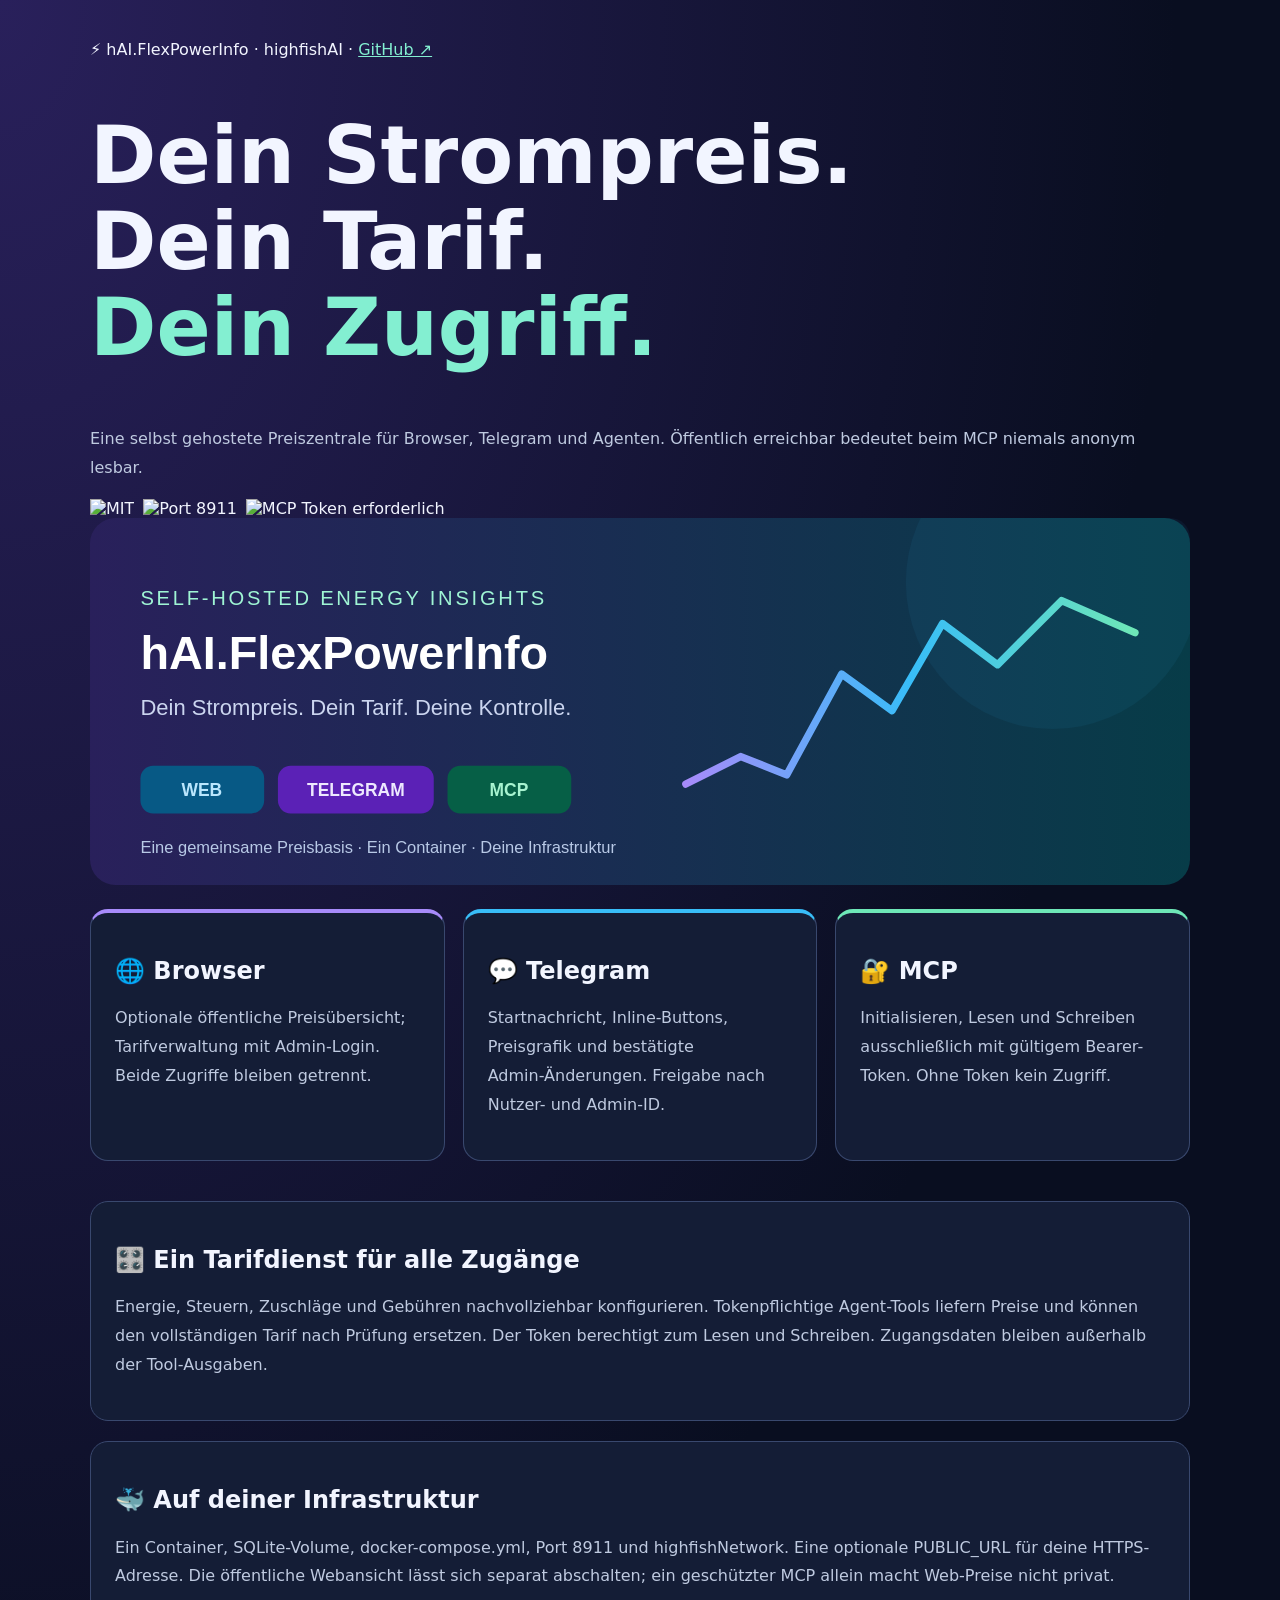
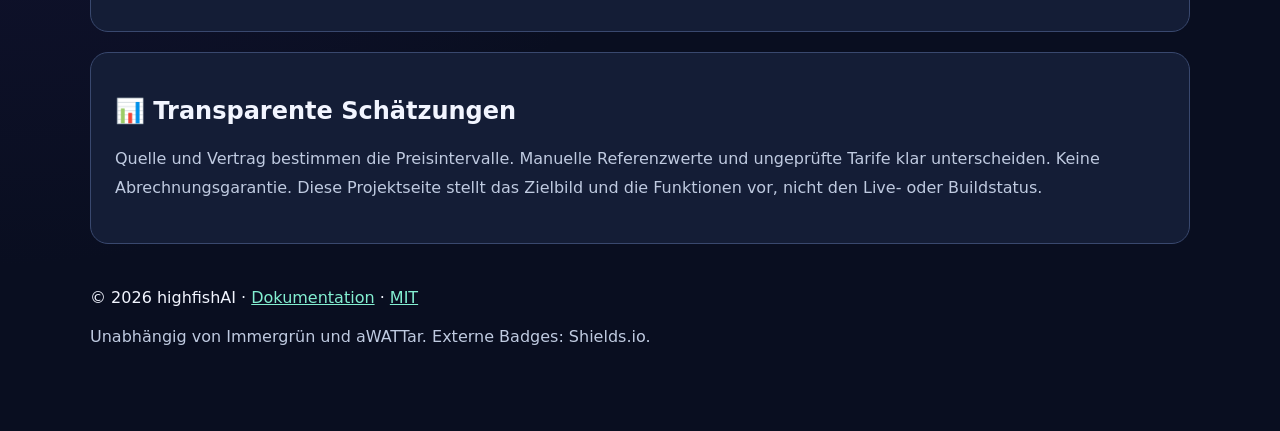
==== commit 26274d15: "security: require MCP token for all requests and add authenticated tariff updates" ====
--- a/docs/index.html
+++ b/docs/index.html
@@ -1,9 +1 @@
-<!doctype html><html lang="de"><head><meta charset="utf-8"><meta name="viewport" content="width=device-width,initial-scale=1"><meta name="description" content="hAI.FlexPowerInfo von highfishAI: öffentliche Strompreise, private Tarifverwaltung, Telegram und MCP."><title>⚡ hAI.FlexPowerInfo · highfishAI</title><style>
-:root{color-scheme:dark;font-family:system-ui,sans-serif;background:#090e20;color:#f2f5ff}*{box-sizing:border-box}body{margin:0;background:radial-gradient(at top left,#29205b,transparent 65%)}main{max-width:1100px;margin:auto;padding:40px 22px}a{color:#83efd1}nav{display:flex;justify-content:space-between;gap:20px;flex-wrap:wrap}header{padding:55px 0}h1{font-size:clamp(2.5rem,7vw,5rem);line-height:1.08;letter-spacing:-.05em}h1 span{color:#83efd1}p{line-height:1.8;color:#bfcae0}.badges{display:flex;flex-wrap:wrap;gap:9px}.banner{width:100%;height:auto;border-radius:20px}.grid{display:grid;grid-template-columns:repeat(auto-fit,minmax(240px,1fr));gap:18px}article,section{padding:24px;border:1px solid #39486e;border-radius:18px;background:#141d36;margin:20px 0}article{border-top:4px solid #a78bfa}article:nth-child(2){border-top-color:#38bdf8}article:nth-child(3){border-top-color:#6ee7b7}code{color:#96f6d5}.button{display:inline-block;padding:12px 20px;border-radius:10px;background:#83efd1;color:#102033;text-decoration:none;font-weight:700}footer{margin-top:40px;padding:24px 0;border-top:1px solid #39486e}a:focus-visible{outline:3px solid #facc15;outline-offset:4px}</style></head><body><main>
-<nav><span>⚡ hAI.FlexPowerInfo · highfishAI</span><a href="https://github.com/jbkunama1/hAI.FlexPowerInfo">GitHub ↗</a></nav><header><h1>Dein Strompreis.<br>Dein Tarif.<br><span>Offen für deine Agenten.</span></h1><p>Eine selbst gehostete Preiszentrale: öffentliche Auskünfte, geschützte Tarifverwaltung und dieselbe Berechnung für Web, Telegram und MCP.</p><div class="badges"><img src="https://img.shields.io/badge/Lizenz-MIT-22c55e?style=for-the-badge" alt="MIT"><img src="https://img.shields.io/badge/Docker-Port%208911-2496ed?style=for-the-badge" alt="Docker Port 8911"><img src="https://img.shields.io/badge/MCP-Public%20Read--only-a855f7?style=for-the-badge" alt="MCP Public Read-only"></div></header>
-<img class="banner" src="assets/hero.svg" alt="Web, Telegram und MCP mit gemeinsamer Preisbasis">
-<div class="grid"><article><h2>🌐 Offen lesen</h2><p>Preisübersicht ohne Anmeldung. Geschätzter Arbeitspreis, Grundpreis, Bestandteile und verfügbare Quellintervalle.</p></article><article><h2>💬 Privat fragen</h2><p>Telegram mit Bot-Token und Nutzer-ID. Ohne zusätzliche Chat-Liste nur freigegebene Privat-Chats; Preis, Verlauf, Tarif und Status per Inline-Menü.</p></article><article><h2>🤖 Agenten verbinden</h2><p>Lesender MCP unter <code>/mcp</code>, wahlweise anonym oder mit eigenem Token. Keine Tarifänderungen durch Agenten.</p></article></div>
-<section><h2>🎛️ Kontrolle bleibt privat.</h2><p>Die Administration unter <code>/admin</code> bleibt passwortgeschützt. Energieanteil, Stromsteuer, Netzentgelte, Zuschläge, Umsatzsteuer und Grundpreis lassen sich konfigurieren. Öffentliche Auskünfte enthalten keinen Tarifnamen, keine Secrets und keine internen Fehlermeldungen. Preise und freigegebene Bestandteile sind bewusst öffentlich.</p></section>
-<section><h2>🐳 Einfach auf deinem Server.</h2><p>Ein Container, SQLite im Volume und <code>docker-compose.yml</code>. Port <code>8911</code>, externes Netzwerk <code>highfishNetwork</code>. Eine optionale <code>PUBLIC_URL</code> statt mehrerer Pflichtlisten; für Internetbetrieb mit HTTPS und fester Domain.</p></section>
-<section><h2>📊 Nachvollziehbar statt scheinbar exakt.</h2><p>Energie + Tarifbestandteile + Servicegebühr + Umsatzsteuer ergeben den geschätzten Arbeitspreis. Der Grundpreis bleibt separat. Abrufintervall und Preisauflösung sind unterschiedliche Dinge. Monatsreferenzen sind manuell, Tarifwerte am Vertrag zu prüfen. Keine Abrechnungsgarantie.</p></section>
-<p>Diese statische Projektseite stellt das Produkt vor und ist keine laufende Preisinstanz oder Zusicherung erfolgreicher Builds.</p><a class="button" href="https://github.com/jbkunama1/hAI.FlexPowerInfo#readme">🚀 Dokumentation und Einrichtung</a><footer>© 2026 highfishAI · <a href="https://github.com/jbkunama1/hAI.FlexPowerInfo/blob/main/LICENSE">MIT</a><p>Unabhängig von Immergrün und aWATTar. Externe Badges: Shields.io.</p></footer></main></body></html>
+<!doctype html><html lang="de"><head><meta charset="utf-8"><meta name="viewport" content="width=device-width,initial-scale=1"><meta name="description" content="hAI.FlexPowerInfo von highfishAI: Strompreise, Tarifverwaltung, Telegram und tokenpflichtiger MCP."><title>⚡ hAI.FlexPowerInfo · highfishAI</title><style>:root{color-scheme:dark;font-family:system-ui,sans-serif;background:#090e20;color:#f2f5ff}body{margin:0;background:radial-gradient(at top left,#29205b,transparent 65%)}main{max-width:1100px;margin:auto;padding:40px 22px}a{color:#83efd1}h1{font-size:clamp(2.5rem,7vw,5rem);line-height:1.08}h1 span{color:#83efd1}p{line-height:1.8;color:#bfcae0}.badges{display:flex;flex-wrap:wrap;gap:9px}.banner{width:100%;height:auto;border-radius:20px}.grid{display:grid;grid-template-columns:repeat(auto-fit,minmax(240px,1fr));gap:18px}article,section{padding:24px;border:1px solid #39486e;border-radius:18px;background:#141d36;margin:20px 0}article{border-top:4px solid #a78bfa}article:nth-child(2){border-top-color:#38bdf8}article:nth-child(3){border-top-color:#6ee7b7}footer{padding:24px 0}a:focus-visible{outline:3px solid #facc15}</style></head><body><main><nav>⚡ hAI.FlexPowerInfo · highfishAI · <a href="https://github.com/jbkunama1/hAI.FlexPowerInfo">GitHub ↗</a></nav><header><h1>Dein Strompreis.<br>Dein Tarif.<br><span>Dein Zugriff.</span></h1><p>Eine selbst gehostete Preiszentrale für Browser, Telegram und Agenten. Öffentlich erreichbar bedeutet beim MCP niemals anonym lesbar.</p><div class="badges"><img src="https://img.shields.io/badge/Lizenz-MIT-22c55e?style=for-the-badge" alt="MIT"><img src="https://img.shields.io/badge/Docker-Port%208911-2496ed?style=for-the-badge" alt="Port 8911"><img src="https://img.shields.io/badge/MCP-Token%20Required-a855f7?style=for-the-badge" alt="MCP Token erforderlich"></div></header><img class="banner" src="assets/hero.svg" alt="Web, Telegram und MCP mit gemeinsamer Preisbasis"><div class="grid"><article><h2>🌐 Browser</h2><p>Optionale öffentliche Preisübersicht; Tarifverwaltung mit Admin-Login. Beide Zugriffe bleiben getrennt.</p></article><article><h2>💬 Telegram</h2><p>Startnachricht, Inline-Buttons, Preisgrafik und bestätigte Admin-Änderungen. Freigabe nach Nutzer- und Admin-ID.</p></article><article><h2>🔐 MCP</h2><p>Initialisieren, Lesen und Schreiben ausschließlich mit gültigem Bearer-Token. Ohne Token kein Zugriff.</p></article></div><section><h2>🎛️ Ein Tarifdienst für alle Zugänge</h2><p>Energie, Steuern, Zuschläge und Gebühren nachvollziehbar konfigurieren. Tokenpflichtige Agent-Tools liefern Preise und können den vollständigen Tarif nach Prüfung ersetzen. Der Token berechtigt zum Lesen und Schreiben. Zugangsdaten bleiben außerhalb der Tool-Ausgaben.</p></section><section><h2>🐳 Auf deiner Infrastruktur</h2><p>Ein Container, SQLite-Volume, docker-compose.yml, Port 8911 und highfishNetwork. Eine optionale PUBLIC_URL für deine HTTPS-Adresse. Die öffentliche Webansicht lässt sich separat abschalten; ein geschützter MCP allein macht Web-Preise nicht privat.</p></section><section><h2>📊 Transparente Schätzungen</h2><p>Quelle und Vertrag bestimmen die Preisintervalle. Manuelle Referenzwerte und ungeprüfte Tarife klar unterscheiden. Keine Abrechnungsgarantie. Diese Projektseite stellt das Zielbild und die Funktionen vor, nicht den Live- oder Buildstatus.</p></section><footer>© 2026 highfishAI · <a href="https://github.com/jbkunama1/hAI.FlexPowerInfo#readme">Dokumentation</a> · <a href="https://github.com/jbkunama1/hAI.FlexPowerInfo/blob/main/LICENSE">MIT</a><p>Unabhängig von Immergrün und aWATTar. Externe Badges: Shields.io.</p></footer></main></body></html>
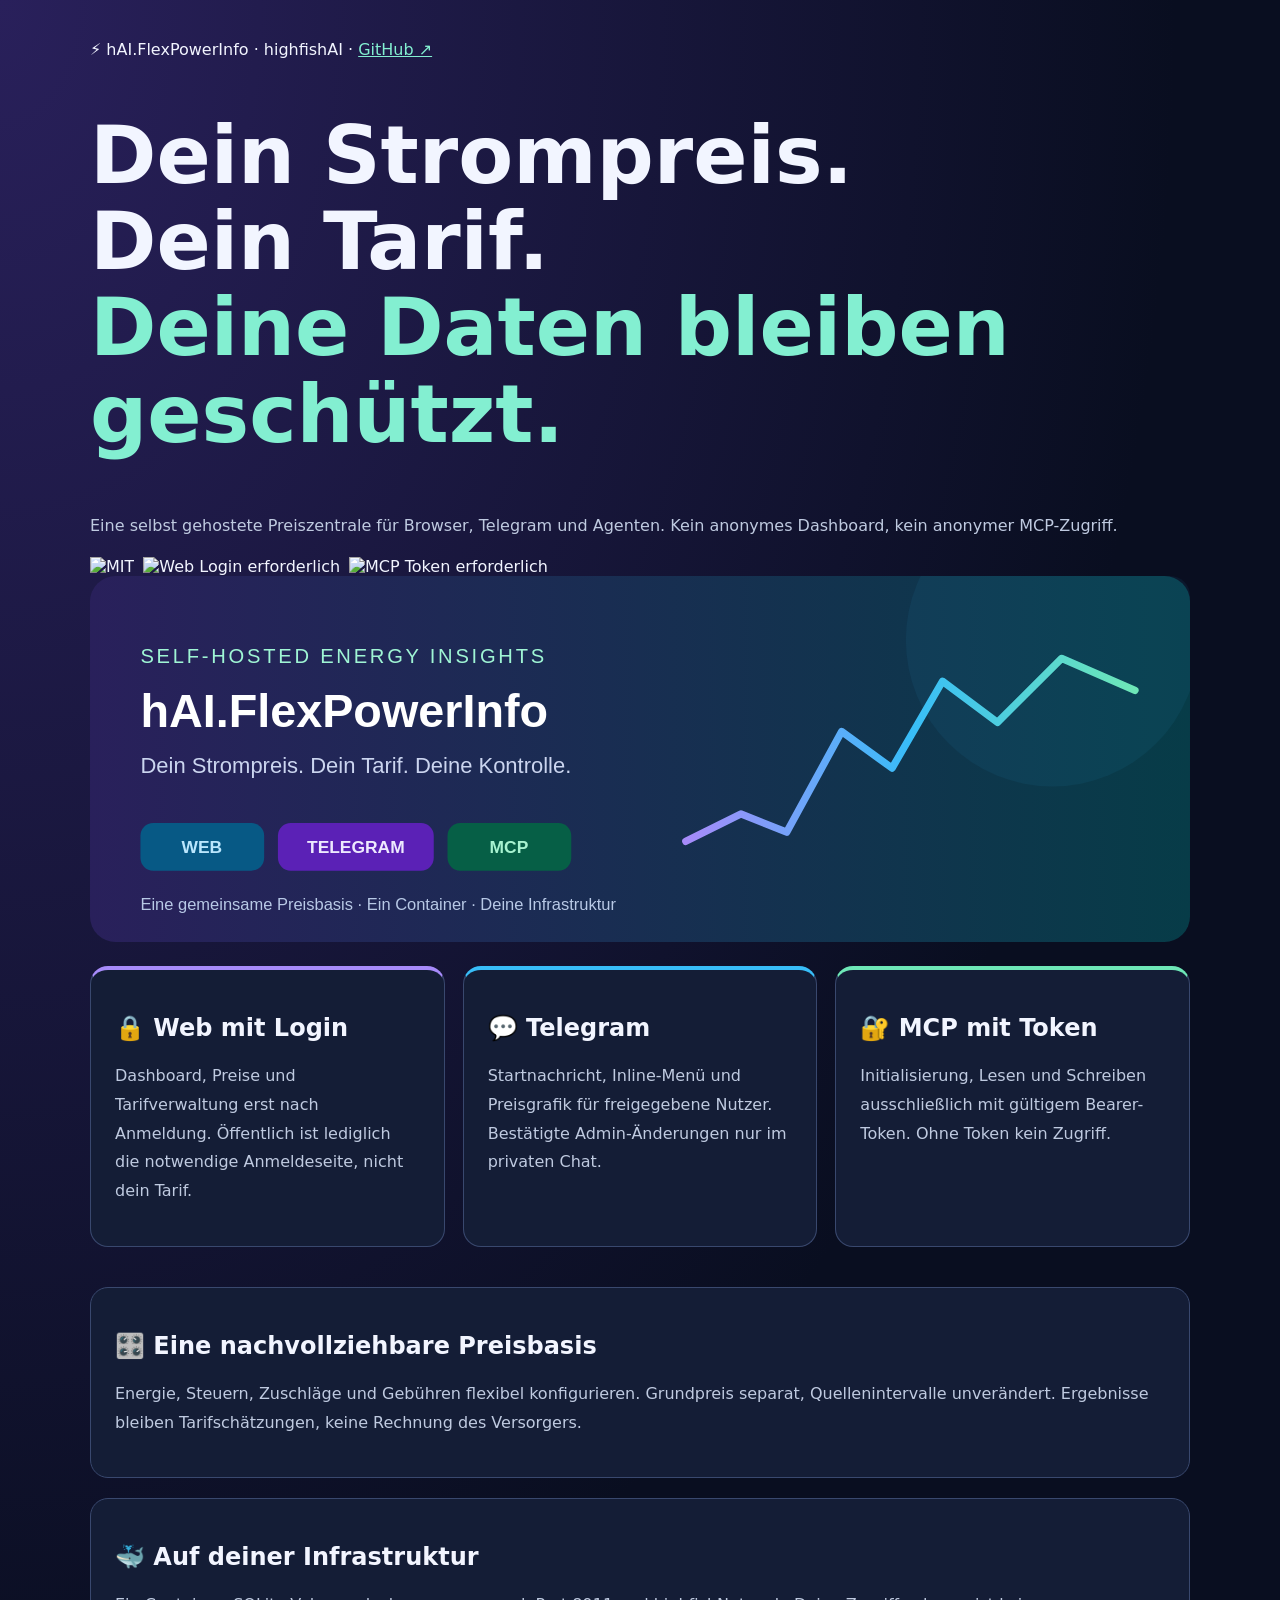
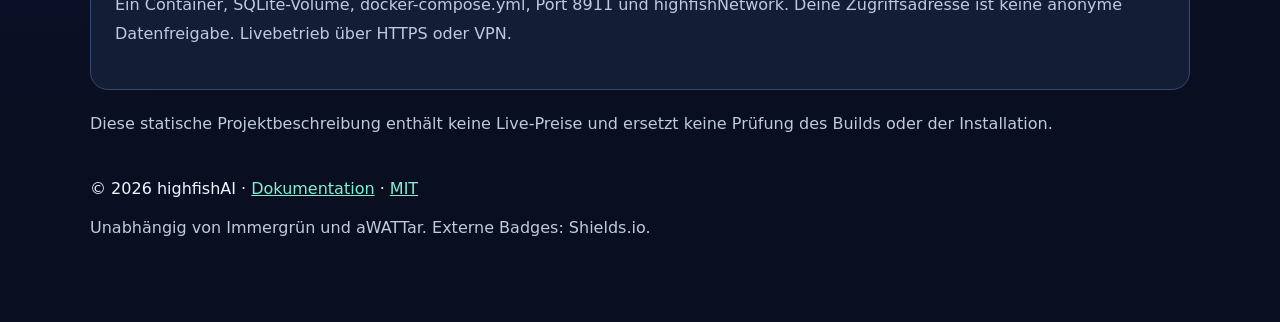
==== commit 127c4e13: "security: remove anonymous web access and require login for dashboard" ====
--- a/docs/index.html
+++ b/docs/index.html
@@ -1 +1 @@
-<!doctype html><html lang="de"><head><meta charset="utf-8"><meta name="viewport" content="width=device-width,initial-scale=1"><meta name="description" content="hAI.FlexPowerInfo von highfishAI: Strompreise, Tarifverwaltung, Telegram und tokenpflichtiger MCP."><title>⚡ hAI.FlexPowerInfo · highfishAI</title><style>:root{color-scheme:dark;font-family:system-ui,sans-serif;background:#090e20;color:#f2f5ff}body{margin:0;background:radial-gradient(at top left,#29205b,transparent 65%)}main{max-width:1100px;margin:auto;padding:40px 22px}a{color:#83efd1}h1{font-size:clamp(2.5rem,7vw,5rem);line-height:1.08}h1 span{color:#83efd1}p{line-height:1.8;color:#bfcae0}.badges{display:flex;flex-wrap:wrap;gap:9px}.banner{width:100%;height:auto;border-radius:20px}.grid{display:grid;grid-template-columns:repeat(auto-fit,minmax(240px,1fr));gap:18px}article,section{padding:24px;border:1px solid #39486e;border-radius:18px;background:#141d36;margin:20px 0}article{border-top:4px solid #a78bfa}article:nth-child(2){border-top-color:#38bdf8}article:nth-child(3){border-top-color:#6ee7b7}footer{padding:24px 0}a:focus-visible{outline:3px solid #facc15}</style></head><body><main><nav>⚡ hAI.FlexPowerInfo · highfishAI · <a href="https://github.com/jbkunama1/hAI.FlexPowerInfo">GitHub ↗</a></nav><header><h1>Dein Strompreis.<br>Dein Tarif.<br><span>Dein Zugriff.</span></h1><p>Eine selbst gehostete Preiszentrale für Browser, Telegram und Agenten. Öffentlich erreichbar bedeutet beim MCP niemals anonym lesbar.</p><div class="badges"><img src="https://img.shields.io/badge/Lizenz-MIT-22c55e?style=for-the-badge" alt="MIT"><img src="https://img.shields.io/badge/Docker-Port%208911-2496ed?style=for-the-badge" alt="Port 8911"><img src="https://img.shields.io/badge/MCP-Token%20Required-a855f7?style=for-the-badge" alt="MCP Token erforderlich"></div></header><img class="banner" src="assets/hero.svg" alt="Web, Telegram und MCP mit gemeinsamer Preisbasis"><div class="grid"><article><h2>🌐 Browser</h2><p>Optionale öffentliche Preisübersicht; Tarifverwaltung mit Admin-Login. Beide Zugriffe bleiben getrennt.</p></article><article><h2>💬 Telegram</h2><p>Startnachricht, Inline-Buttons, Preisgrafik und bestätigte Admin-Änderungen. Freigabe nach Nutzer- und Admin-ID.</p></article><article><h2>🔐 MCP</h2><p>Initialisieren, Lesen und Schreiben ausschließlich mit gültigem Bearer-Token. Ohne Token kein Zugriff.</p></article></div><section><h2>🎛️ Ein Tarifdienst für alle Zugänge</h2><p>Energie, Steuern, Zuschläge und Gebühren nachvollziehbar konfigurieren. Tokenpflichtige Agent-Tools liefern Preise und können den vollständigen Tarif nach Prüfung ersetzen. Der Token berechtigt zum Lesen und Schreiben. Zugangsdaten bleiben außerhalb der Tool-Ausgaben.</p></section><section><h2>🐳 Auf deiner Infrastruktur</h2><p>Ein Container, SQLite-Volume, docker-compose.yml, Port 8911 und highfishNetwork. Eine optionale PUBLIC_URL für deine HTTPS-Adresse. Die öffentliche Webansicht lässt sich separat abschalten; ein geschützter MCP allein macht Web-Preise nicht privat.</p></section><section><h2>📊 Transparente Schätzungen</h2><p>Quelle und Vertrag bestimmen die Preisintervalle. Manuelle Referenzwerte und ungeprüfte Tarife klar unterscheiden. Keine Abrechnungsgarantie. Diese Projektseite stellt das Zielbild und die Funktionen vor, nicht den Live- oder Buildstatus.</p></section><footer>© 2026 highfishAI · <a href="https://github.com/jbkunama1/hAI.FlexPowerInfo#readme">Dokumentation</a> · <a href="https://github.com/jbkunama1/hAI.FlexPowerInfo/blob/main/LICENSE">MIT</a><p>Unabhängig von Immergrün und aWATTar. Externe Badges: Shields.io.</p></footer></main></body></html>
+<!doctype html><html lang="de"><head><meta charset="utf-8"><meta name="viewport" content="width=device-width,initial-scale=1"><meta name="description" content="hAI.FlexPowerInfo von highfishAI: geschützte Strompreis-Zentrale mit Web-Login, Telegram und MCP-Token."><title>⚡ hAI.FlexPowerInfo · highfishAI</title><style>:root{color-scheme:dark;font-family:system-ui,sans-serif;background:#090e20;color:#f2f5ff}body{margin:0;background:radial-gradient(at top left,#29205b,transparent 65%)}main{max-width:1100px;margin:auto;padding:40px 22px}a{color:#83efd1}h1{font-size:clamp(2.5rem,7vw,5rem);line-height:1.08}h1 span{color:#83efd1}p{line-height:1.8;color:#bfcae0}.badges{display:flex;flex-wrap:wrap;gap:9px}.banner{width:100%;height:auto;border-radius:20px}.grid{display:grid;grid-template-columns:repeat(auto-fit,minmax(240px,1fr));gap:18px}article,section{padding:24px;border:1px solid #39486e;border-radius:18px;background:#141d36;margin:20px 0}article{border-top:4px solid #a78bfa}article:nth-child(2){border-top-color:#38bdf8}article:nth-child(3){border-top-color:#6ee7b7}footer{padding:24px 0}a:focus-visible{outline:3px solid #facc15}</style></head><body><main><nav>⚡ hAI.FlexPowerInfo · highfishAI · <a href="https://github.com/jbkunama1/hAI.FlexPowerInfo">GitHub ↗</a></nav><header><h1>Dein Strompreis.<br>Dein Tarif.<br><span>Deine Daten bleiben geschützt.</span></h1><p>Eine selbst gehostete Preiszentrale für Browser, Telegram und Agenten. Kein anonymes Dashboard, kein anonymer MCP-Zugriff.</p><div class="badges"><img src="https://img.shields.io/badge/Lizenz-MIT-22c55e?style=for-the-badge" alt="MIT"><img src="https://img.shields.io/badge/Web-Login%20Required-06b6d4?style=for-the-badge" alt="Web Login erforderlich"><img src="https://img.shields.io/badge/MCP-Token%20Required-a855f7?style=for-the-badge" alt="MCP Token erforderlich"></div></header><img class="banner" src="assets/hero.svg" alt="Web, Telegram und MCP mit gemeinsamer Preisbasis"><div class="grid"><article><h2>🔒 Web mit Login</h2><p>Dashboard, Preise und Tarifverwaltung erst nach Anmeldung. Öffentlich ist lediglich die notwendige Anmeldeseite, nicht dein Tarif.</p></article><article><h2>💬 Telegram</h2><p>Startnachricht, Inline-Menü und Preisgrafik für freigegebene Nutzer. Bestätigte Admin-Änderungen nur im privaten Chat.</p></article><article><h2>🔐 MCP mit Token</h2><p>Initialisierung, Lesen und Schreiben ausschließlich mit gültigem Bearer-Token. Ohne Token kein Zugriff.</p></article></div><section><h2>🎛️ Eine nachvollziehbare Preisbasis</h2><p>Energie, Steuern, Zuschläge und Gebühren flexibel konfigurieren. Grundpreis separat, Quellenintervalle unverändert. Ergebnisse bleiben Tarifschätzungen, keine Rechnung des Versorgers.</p></section><section><h2>🐳 Auf deiner Infrastruktur</h2><p>Ein Container, SQLite-Volume, docker-compose.yml, Port 8911 und highfishNetwork. Deine Zugriffsadresse ist keine anonyme Datenfreigabe. Livebetrieb über HTTPS oder VPN.</p></section><p>Diese statische Projektbeschreibung enthält keine Live-Preise und ersetzt keine Prüfung des Builds oder der Installation.</p><footer>© 2026 highfishAI · <a href="https://github.com/jbkunama1/hAI.FlexPowerInfo#readme">Dokumentation</a> · <a href="https://github.com/jbkunama1/hAI.FlexPowerInfo/blob/main/LICENSE">MIT</a><p>Unabhängig von Immergrün und aWATTar. Externe Badges: Shields.io.</p></footer></main></body></html>
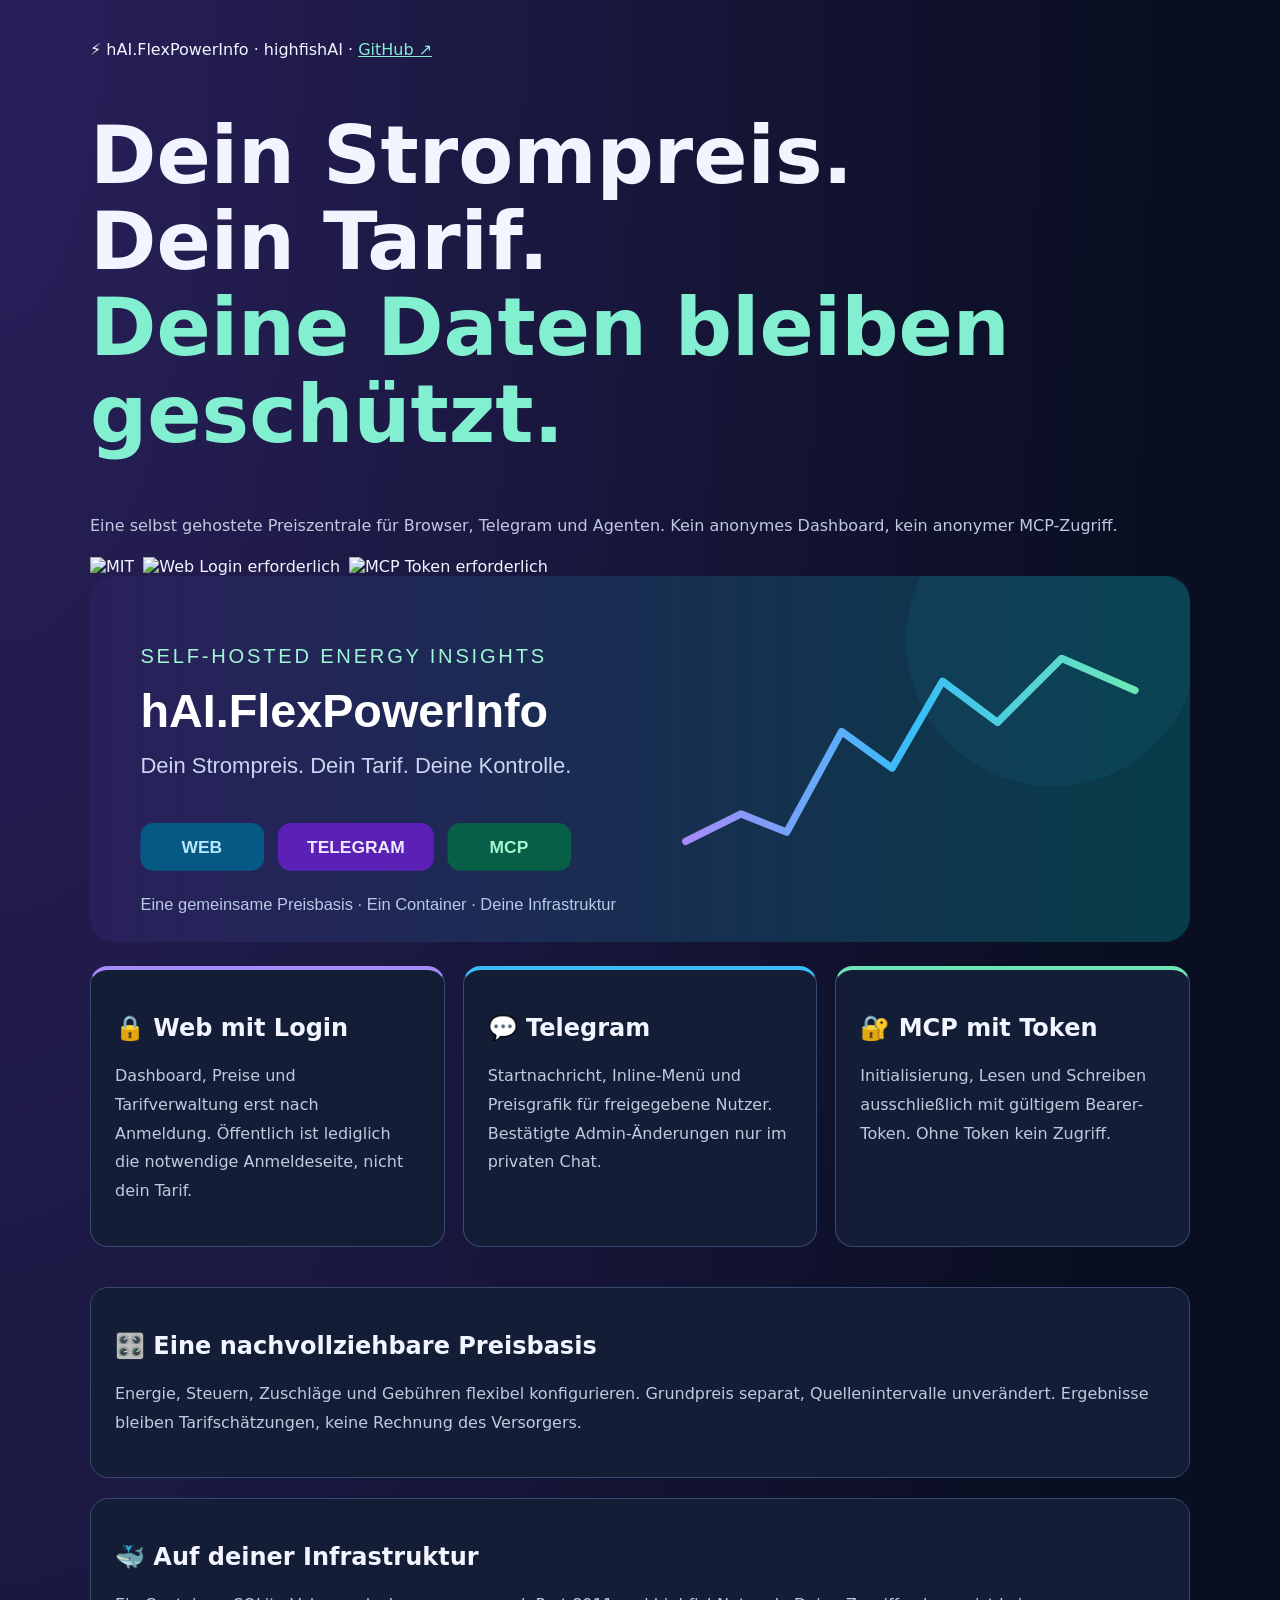
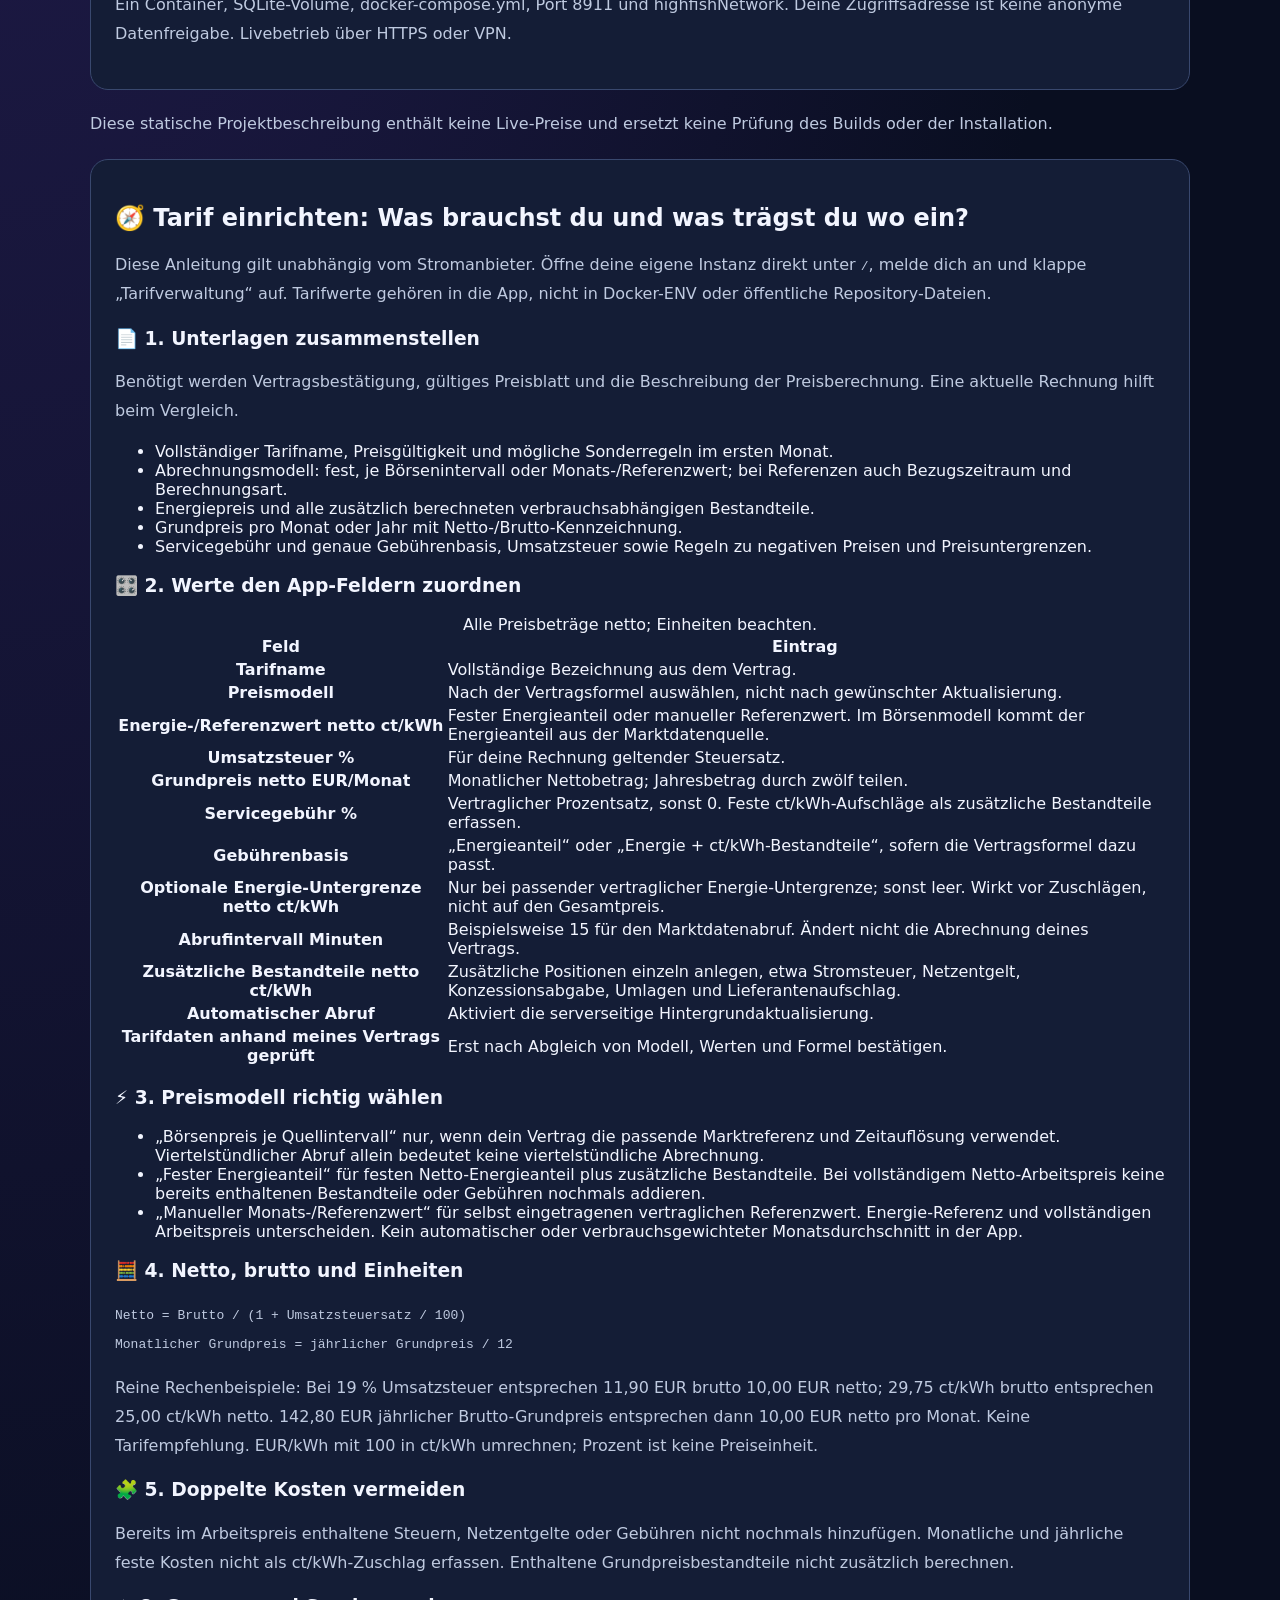
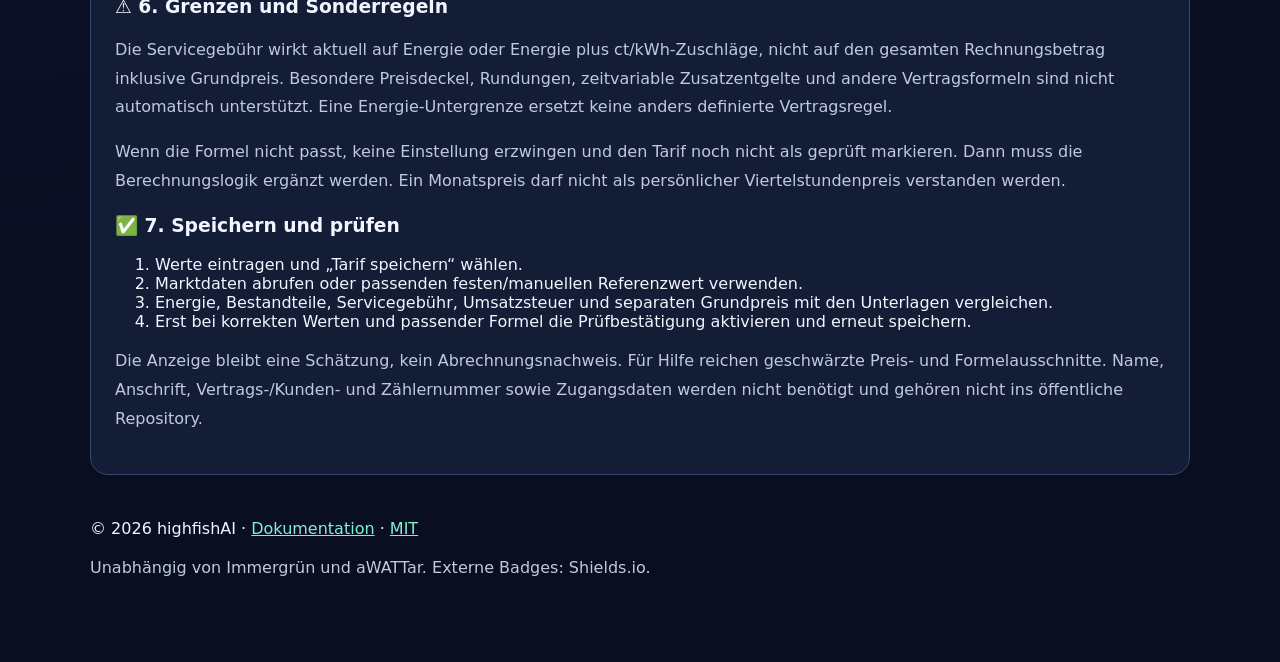
==== commit b57c056a: "docs: append provider-independent tariff setup guide" ====
--- a/docs/index.html
+++ b/docs/index.html
@@ -1 +1,37 @@
-<!doctype html><html lang="de"><head><meta charset="utf-8"><meta name="viewport" content="width=device-width,initial-scale=1"><meta name="description" content="hAI.FlexPowerInfo von highfishAI: geschützte Strompreis-Zentrale mit Web-Login, Telegram und MCP-Token."><title>⚡ hAI.FlexPowerInfo · highfishAI</title><style>:root{color-scheme:dark;font-family:system-ui,sans-serif;background:#090e20;color:#f2f5ff}body{margin:0;background:radial-gradient(at top left,#29205b,transparent 65%)}main{max-width:1100px;margin:auto;padding:40px 22px}a{color:#83efd1}h1{font-size:clamp(2.5rem,7vw,5rem);line-height:1.08}h1 span{color:#83efd1}p{line-height:1.8;color:#bfcae0}.badges{display:flex;flex-wrap:wrap;gap:9px}.banner{width:100%;height:auto;border-radius:20px}.grid{display:grid;grid-template-columns:repeat(auto-fit,minmax(240px,1fr));gap:18px}article,section{padding:24px;border:1px solid #39486e;border-radius:18px;background:#141d36;margin:20px 0}article{border-top:4px solid #a78bfa}article:nth-child(2){border-top-color:#38bdf8}article:nth-child(3){border-top-color:#6ee7b7}footer{padding:24px 0}a:focus-visible{outline:3px solid #facc15}</style></head><body><main><nav>⚡ hAI.FlexPowerInfo · highfishAI · <a href="https://github.com/jbkunama1/hAI.FlexPowerInfo">GitHub ↗</a></nav><header><h1>Dein Strompreis.<br>Dein Tarif.<br><span>Deine Daten bleiben geschützt.</span></h1><p>Eine selbst gehostete Preiszentrale für Browser, Telegram und Agenten. Kein anonymes Dashboard, kein anonymer MCP-Zugriff.</p><div class="badges"><img src="https://img.shields.io/badge/Lizenz-MIT-22c55e?style=for-the-badge" alt="MIT"><img src="https://img.shields.io/badge/Web-Login%20Required-06b6d4?style=for-the-badge" alt="Web Login erforderlich"><img src="https://img.shields.io/badge/MCP-Token%20Required-a855f7?style=for-the-badge" alt="MCP Token erforderlich"></div></header><img class="banner" src="assets/hero.svg" alt="Web, Telegram und MCP mit gemeinsamer Preisbasis"><div class="grid"><article><h2>🔒 Web mit Login</h2><p>Dashboard, Preise und Tarifverwaltung erst nach Anmeldung. Öffentlich ist lediglich die notwendige Anmeldeseite, nicht dein Tarif.</p></article><article><h2>💬 Telegram</h2><p>Startnachricht, Inline-Menü und Preisgrafik für freigegebene Nutzer. Bestätigte Admin-Änderungen nur im privaten Chat.</p></article><article><h2>🔐 MCP mit Token</h2><p>Initialisierung, Lesen und Schreiben ausschließlich mit gültigem Bearer-Token. Ohne Token kein Zugriff.</p></article></div><section><h2>🎛️ Eine nachvollziehbare Preisbasis</h2><p>Energie, Steuern, Zuschläge und Gebühren flexibel konfigurieren. Grundpreis separat, Quellenintervalle unverändert. Ergebnisse bleiben Tarifschätzungen, keine Rechnung des Versorgers.</p></section><section><h2>🐳 Auf deiner Infrastruktur</h2><p>Ein Container, SQLite-Volume, docker-compose.yml, Port 8911 und highfishNetwork. Deine Zugriffsadresse ist keine anonyme Datenfreigabe. Livebetrieb über HTTPS oder VPN.</p></section><p>Diese statische Projektbeschreibung enthält keine Live-Preise und ersetzt keine Prüfung des Builds oder der Installation.</p><footer>© 2026 highfishAI · <a href="https://github.com/jbkunama1/hAI.FlexPowerInfo#readme">Dokumentation</a> · <a href="https://github.com/jbkunama1/hAI.FlexPowerInfo/blob/main/LICENSE">MIT</a><p>Unabhängig von Immergrün und aWATTar. Externe Badges: Shields.io.</p></footer></main></body></html>
+<!doctype html><html lang="de"><head><meta charset="utf-8"><meta name="viewport" content="width=device-width,initial-scale=1"><meta name="description" content="hAI.FlexPowerInfo von highfishAI: geschützte Strompreis-Zentrale mit Web-Login, Telegram und MCP-Token."><title>⚡ hAI.FlexPowerInfo · highfishAI</title><style>:root{color-scheme:dark;font-family:system-ui,sans-serif;background:#090e20;color:#f2f5ff}body{margin:0;background:radial-gradient(at top left,#29205b,transparent 65%)}main{max-width:1100px;margin:auto;padding:40px 22px}a{color:#83efd1}h1{font-size:clamp(2.5rem,7vw,5rem);line-height:1.08}h1 span{color:#83efd1}p{line-height:1.8;color:#bfcae0}.badges{display:flex;flex-wrap:wrap;gap:9px}.banner{width:100%;height:auto;border-radius:20px}.grid{display:grid;grid-template-columns:repeat(auto-fit,minmax(240px,1fr));gap:18px}article,section{padding:24px;border:1px solid #39486e;border-radius:18px;background:#141d36;margin:20px 0}article{border-top:4px solid #a78bfa}article:nth-child(2){border-top-color:#38bdf8}article:nth-child(3){border-top-color:#6ee7b7}footer{padding:24px 0}a:focus-visible{outline:3px solid #facc15}</style></head><body><main><nav>⚡ hAI.FlexPowerInfo · highfishAI · <a href="https://github.com/jbkunama1/hAI.FlexPowerInfo">GitHub ↗</a></nav><header><h1>Dein Strompreis.<br>Dein Tarif.<br><span>Deine Daten bleiben geschützt.</span></h1><p>Eine selbst gehostete Preiszentrale für Browser, Telegram und Agenten. Kein anonymes Dashboard, kein anonymer MCP-Zugriff.</p><div class="badges"><img src="https://img.shields.io/badge/Lizenz-MIT-22c55e?style=for-the-badge" alt="MIT"><img src="https://img.shields.io/badge/Web-Login%20Required-06b6d4?style=for-the-badge" alt="Web Login erforderlich"><img src="https://img.shields.io/badge/MCP-Token%20Required-a855f7?style=for-the-badge" alt="MCP Token erforderlich"></div></header><img class="banner" src="assets/hero.svg" alt="Web, Telegram und MCP mit gemeinsamer Preisbasis"><div class="grid"><article><h2>🔒 Web mit Login</h2><p>Dashboard, Preise und Tarifverwaltung erst nach Anmeldung. Öffentlich ist lediglich die notwendige Anmeldeseite, nicht dein Tarif.</p></article><article><h2>💬 Telegram</h2><p>Startnachricht, Inline-Menü und Preisgrafik für freigegebene Nutzer. Bestätigte Admin-Änderungen nur im privaten Chat.</p></article><article><h2>🔐 MCP mit Token</h2><p>Initialisierung, Lesen und Schreiben ausschließlich mit gültigem Bearer-Token. Ohne Token kein Zugriff.</p></article></div><section><h2>🎛️ Eine nachvollziehbare Preisbasis</h2><p>Energie, Steuern, Zuschläge und Gebühren flexibel konfigurieren. Grundpreis separat, Quellenintervalle unverändert. Ergebnisse bleiben Tarifschätzungen, keine Rechnung des Versorgers.</p></section><section><h2>🐳 Auf deiner Infrastruktur</h2><p>Ein Container, SQLite-Volume, docker-compose.yml, Port 8911 und highfishNetwork. Deine Zugriffsadresse ist keine anonyme Datenfreigabe. Livebetrieb über HTTPS oder VPN.</p></section><p>Diese statische Projektbeschreibung enthält keine Live-Preise und ersetzt keine Prüfung des Builds oder der Installation.</p>
+<section id="tarif-einrichten" aria-labelledby="tarif-titel">
+<h2 id="tarif-titel">🧭 Tarif einrichten: Was brauchst du und was trägst du wo ein?</h2>
+<p>Diese Anleitung gilt unabhängig vom Stromanbieter. Öffne deine eigene Instanz direkt unter <code>/</code>, melde dich an und klappe „Tarifverwaltung“ auf. Tarifwerte gehören in die App, nicht in Docker-ENV oder öffentliche Repository-Dateien.</p>
+<h3>📄 1. Unterlagen zusammenstellen</h3>
+<p>Benötigt werden Vertragsbestätigung, gültiges Preisblatt und die Beschreibung der Preisberechnung. Eine aktuelle Rechnung hilft beim Vergleich.</p>
+<ul><li>Vollständiger Tarifname, Preisgültigkeit und mögliche Sonderregeln im ersten Monat.</li><li>Abrechnungsmodell: fest, je Börsenintervall oder Monats-/Referenzwert; bei Referenzen auch Bezugszeitraum und Berechnungsart.</li><li>Energiepreis und alle zusätzlich berechneten verbrauchsabhängigen Bestandteile.</li><li>Grundpreis pro Monat oder Jahr mit Netto-/Brutto-Kennzeichnung.</li><li>Servicegebühr und genaue Gebührenbasis, Umsatzsteuer sowie Regeln zu negativen Preisen und Preisuntergrenzen.</li></ul>
+<h3>🎛️ 2. Werte den App-Feldern zuordnen</h3>
+<div role="region" aria-label="Zuordnung der Tarifwerte" tabindex="0" style="overflow-x:auto"><table><caption>Alle Preisbeträge netto; Einheiten beachten.</caption><thead><tr><th scope="col">Feld</th><th scope="col">Eintrag</th></tr></thead><tbody>
+<tr><th scope="row">Tarifname</th><td>Vollständige Bezeichnung aus dem Vertrag.</td></tr>
+<tr><th scope="row">Preismodell</th><td>Nach der Vertragsformel auswählen, nicht nach gewünschter Aktualisierung.</td></tr>
+<tr><th scope="row">Energie-/Referenzwert netto ct/kWh</th><td>Fester Energieanteil oder manueller Referenzwert. Im Börsenmodell kommt der Energieanteil aus der Marktdatenquelle.</td></tr>
+<tr><th scope="row">Umsatzsteuer %</th><td>Für deine Rechnung geltender Steuersatz.</td></tr>
+<tr><th scope="row">Grundpreis netto EUR/Monat</th><td>Monatlicher Nettobetrag; Jahresbetrag durch zwölf teilen.</td></tr>
+<tr><th scope="row">Servicegebühr %</th><td>Vertraglicher Prozentsatz, sonst 0. Feste ct/kWh-Aufschläge als zusätzliche Bestandteile erfassen.</td></tr>
+<tr><th scope="row">Gebührenbasis</th><td>„Energieanteil“ oder „Energie + ct/kWh-Bestandteile“, sofern die Vertragsformel dazu passt.</td></tr>
+<tr><th scope="row">Optionale Energie-Untergrenze netto ct/kWh</th><td>Nur bei passender vertraglicher Energie-Untergrenze; sonst leer. Wirkt vor Zuschlägen, nicht auf den Gesamtpreis.</td></tr>
+<tr><th scope="row">Abrufintervall Minuten</th><td>Beispielsweise 15 für den Marktdatenabruf. Ändert nicht die Abrechnung deines Vertrags.</td></tr>
+<tr><th scope="row">Zusätzliche Bestandteile netto ct/kWh</th><td>Zusätzliche Positionen einzeln anlegen, etwa Stromsteuer, Netzentgelt, Konzessionsabgabe, Umlagen und Lieferantenaufschlag.</td></tr>
+<tr><th scope="row">Automatischer Abruf</th><td>Aktiviert die serverseitige Hintergrundaktualisierung.</td></tr>
+<tr><th scope="row">Tarifdaten anhand meines Vertrags geprüft</th><td>Erst nach Abgleich von Modell, Werten und Formel bestätigen.</td></tr>
+</tbody></table></div>
+<h3>⚡ 3. Preismodell richtig wählen</h3>
+<ul><li>„Börsenpreis je Quellintervall“ nur, wenn dein Vertrag die passende Marktreferenz und Zeitauflösung verwendet. Viertelstündlicher Abruf allein bedeutet keine viertelstündliche Abrechnung.</li><li>„Fester Energieanteil“ für festen Netto-Energieanteil plus zusätzliche Bestandteile. Bei vollständigem Netto-Arbeitspreis keine bereits enthaltenen Bestandteile oder Gebühren nochmals addieren.</li><li>„Manueller Monats-/Referenzwert“ für selbst eingetragenen vertraglichen Referenzwert. Energie-Referenz und vollständigen Arbeitspreis unterscheiden. Kein automatischer oder verbrauchsgewichteter Monatsdurchschnitt in der App.</li></ul>
+<h3>🧮 4. Netto, brutto und Einheiten</h3>
+<p><code>Netto = Brutto / (1 + Umsatzsteuersatz / 100)</code><br><code>Monatlicher Grundpreis = jährlicher Grundpreis / 12</code></p>
+<p>Reine Rechenbeispiele: Bei 19 % Umsatzsteuer entsprechen 11,90 EUR brutto 10,00 EUR netto; 29,75 ct/kWh brutto entsprechen 25,00 ct/kWh netto. 142,80 EUR jährlicher Brutto-Grundpreis entsprechen dann 10,00 EUR netto pro Monat. Keine Tarifempfehlung. EUR/kWh mit 100 in ct/kWh umrechnen; Prozent ist keine Preiseinheit.</p>
+<h3>🧩 5. Doppelte Kosten vermeiden</h3>
+<p>Bereits im Arbeitspreis enthaltene Steuern, Netzentgelte oder Gebühren nicht nochmals hinzufügen. Monatliche und jährliche feste Kosten nicht als ct/kWh-Zuschlag erfassen. Enthaltene Grundpreisbestandteile nicht zusätzlich berechnen.</p>
+<h3>⚠️ 6. Grenzen und Sonderregeln</h3>
+<p>Die Servicegebühr wirkt aktuell auf Energie oder Energie plus ct/kWh-Zuschläge, nicht auf den gesamten Rechnungsbetrag inklusive Grundpreis. Besondere Preisdeckel, Rundungen, zeitvariable Zusatzentgelte und andere Vertragsformeln sind nicht automatisch unterstützt. Eine Energie-Untergrenze ersetzt keine anders definierte Vertragsregel.</p>
+<p>Wenn die Formel nicht passt, keine Einstellung erzwingen und den Tarif noch nicht als geprüft markieren. Dann muss die Berechnungslogik ergänzt werden. Ein Monatspreis darf nicht als persönlicher Viertelstundenpreis verstanden werden.</p>
+<h3>✅ 7. Speichern und prüfen</h3>
+<ol><li>Werte eintragen und „Tarif speichern“ wählen.</li><li>Marktdaten abrufen oder passenden festen/manuellen Referenzwert verwenden.</li><li>Energie, Bestandteile, Servicegebühr, Umsatzsteuer und separaten Grundpreis mit den Unterlagen vergleichen.</li><li>Erst bei korrekten Werten und passender Formel die Prüfbestätigung aktivieren und erneut speichern.</li></ol>
+<p>Die Anzeige bleibt eine Schätzung, kein Abrechnungsnachweis. Für Hilfe reichen geschwärzte Preis- und Formelausschnitte. Name, Anschrift, Vertrags-/Kunden- und Zählernummer sowie Zugangsdaten werden nicht benötigt und gehören nicht ins öffentliche Repository.</p>
+</section>
+<footer>© 2026 highfishAI · <a href="https://github.com/jbkunama1/hAI.FlexPowerInfo#readme">Dokumentation</a> · <a href="https://github.com/jbkunama1/hAI.FlexPowerInfo/blob/main/LICENSE">MIT</a><p>Unabhängig von Immergrün und aWATTar. Externe Badges: Shields.io.</p></footer></main></body></html>
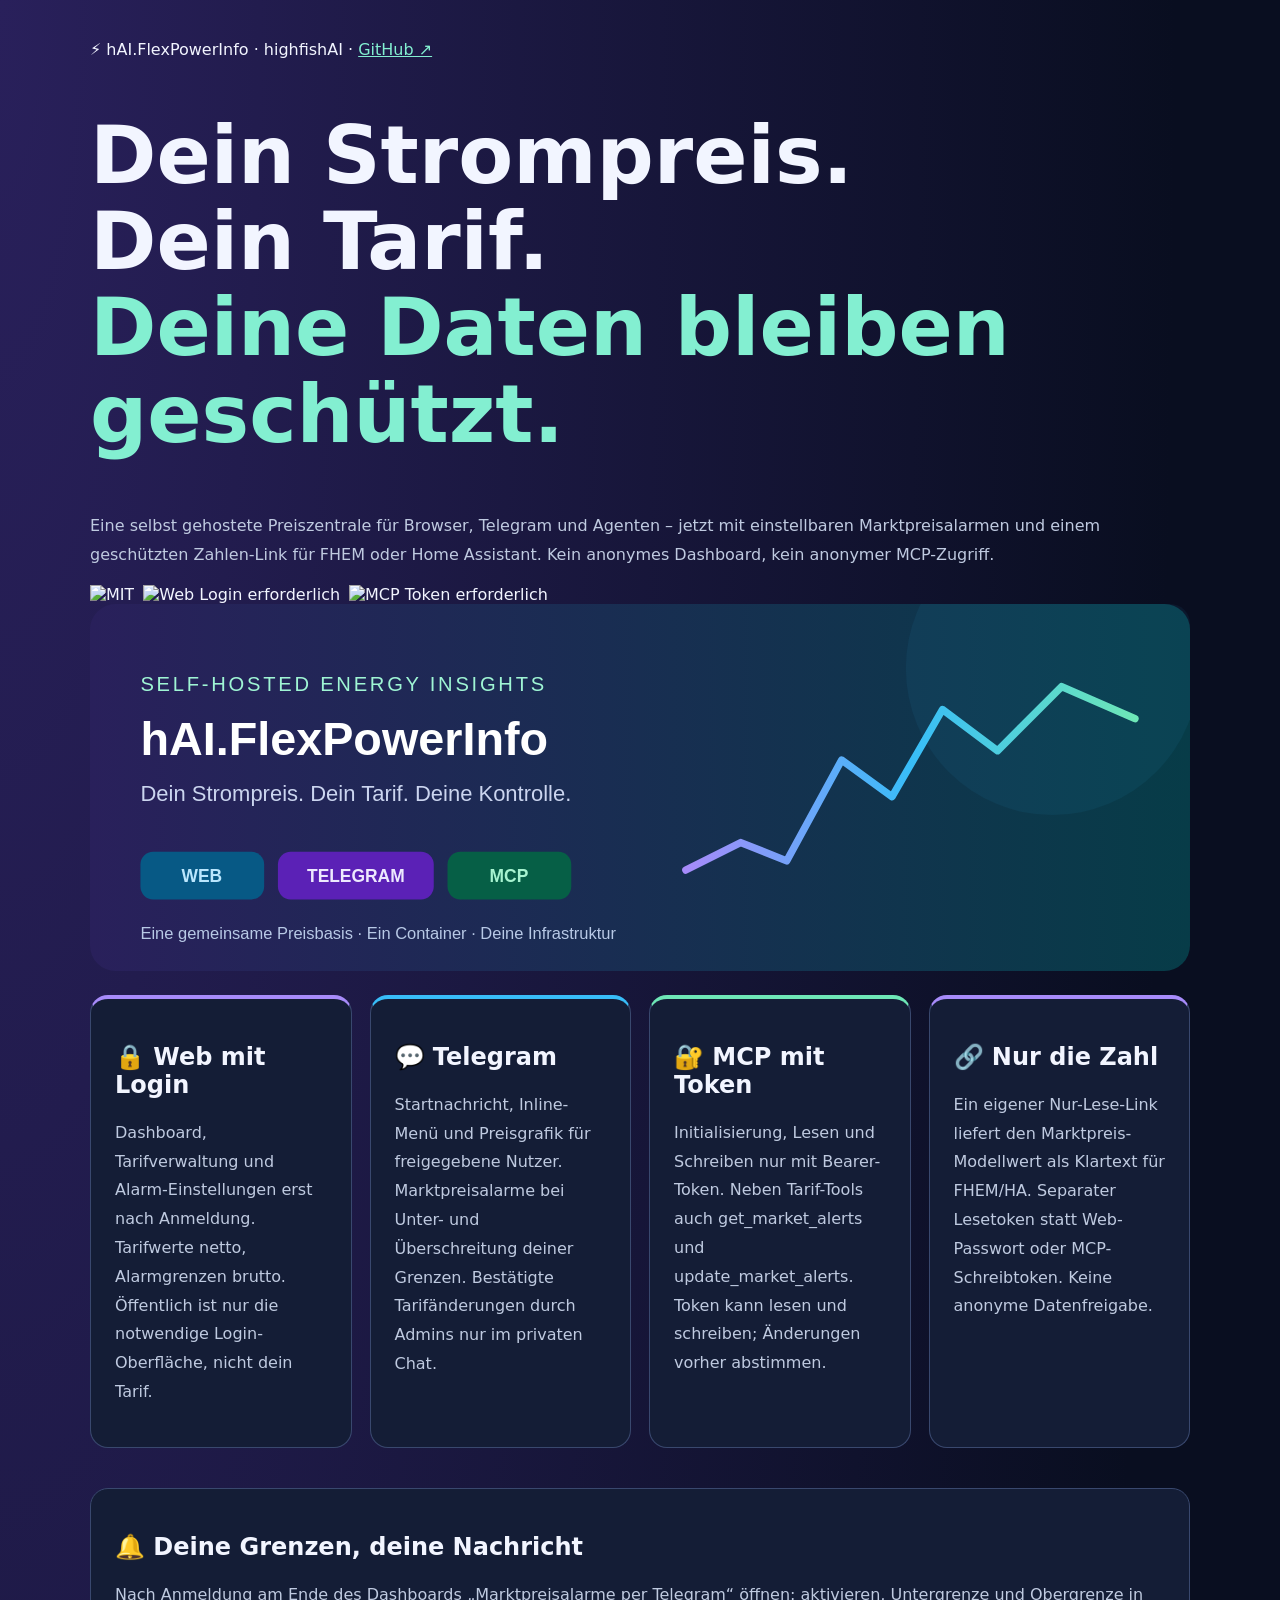
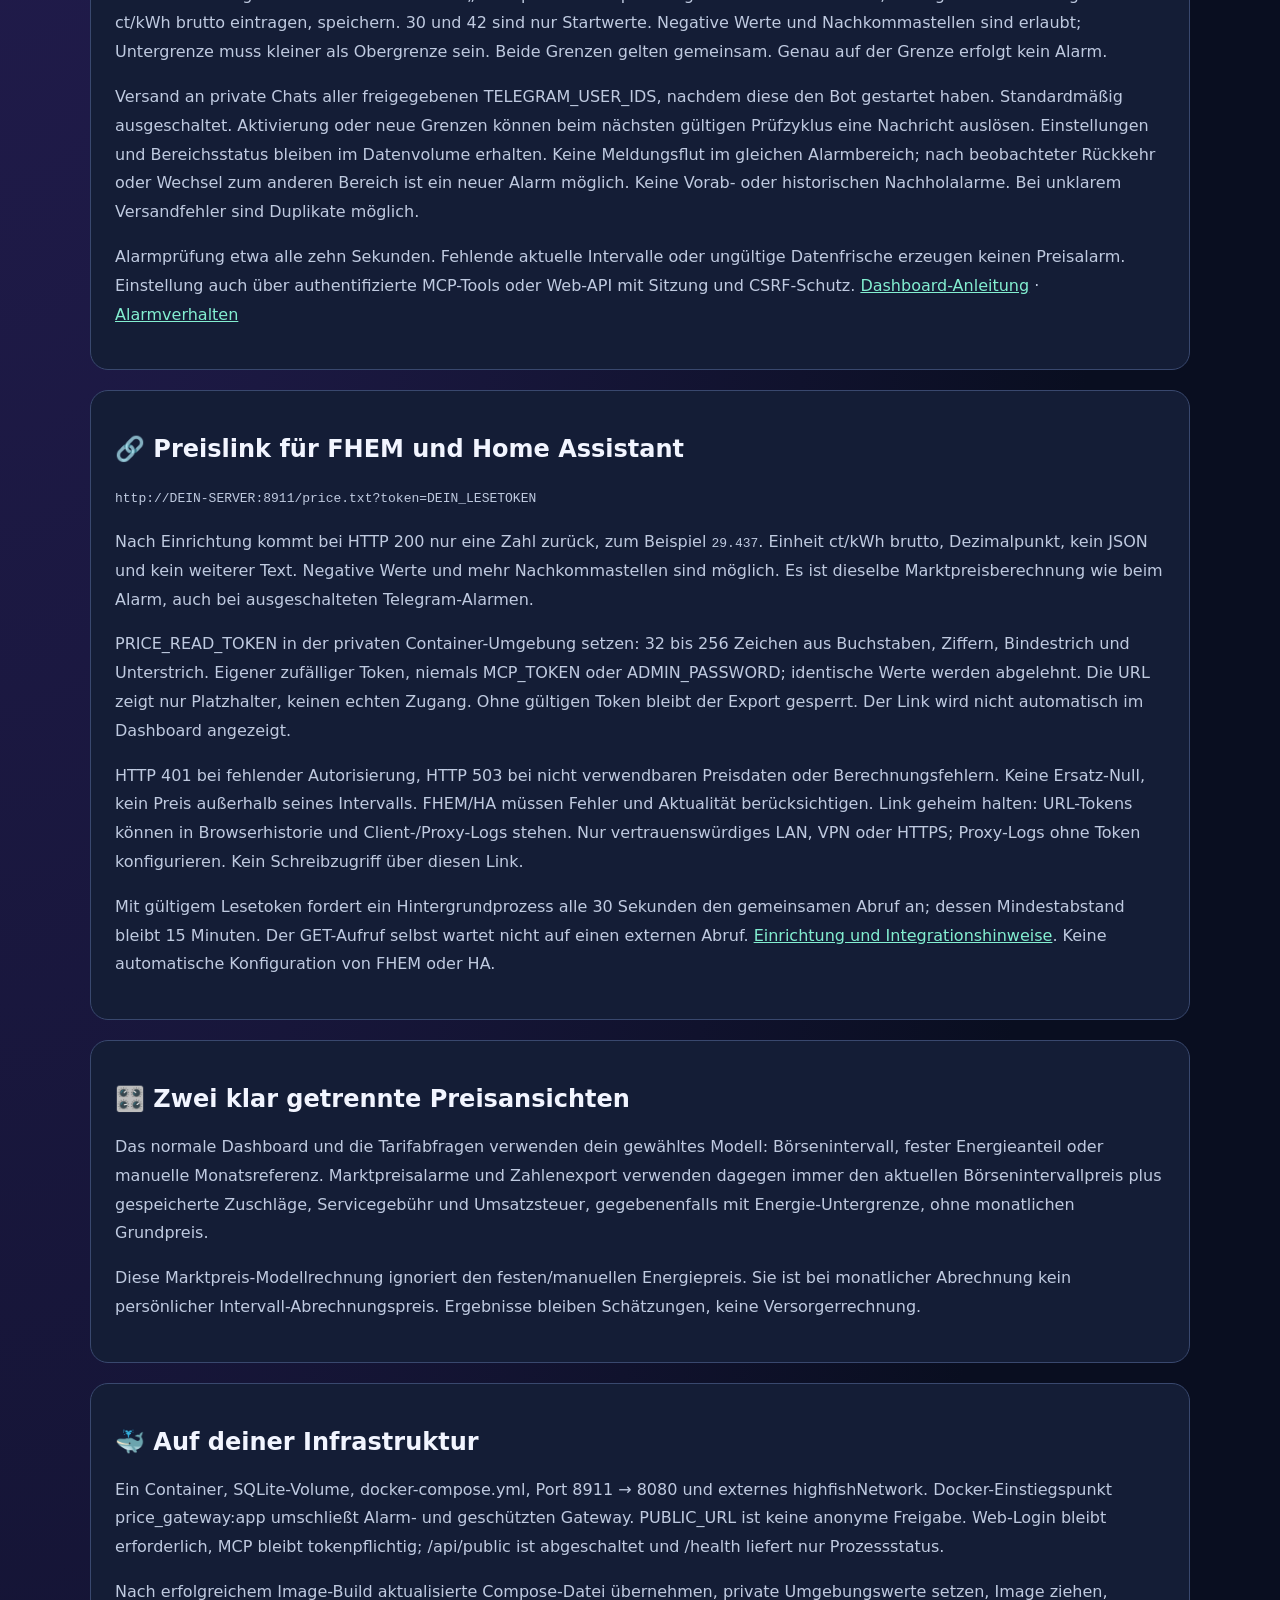
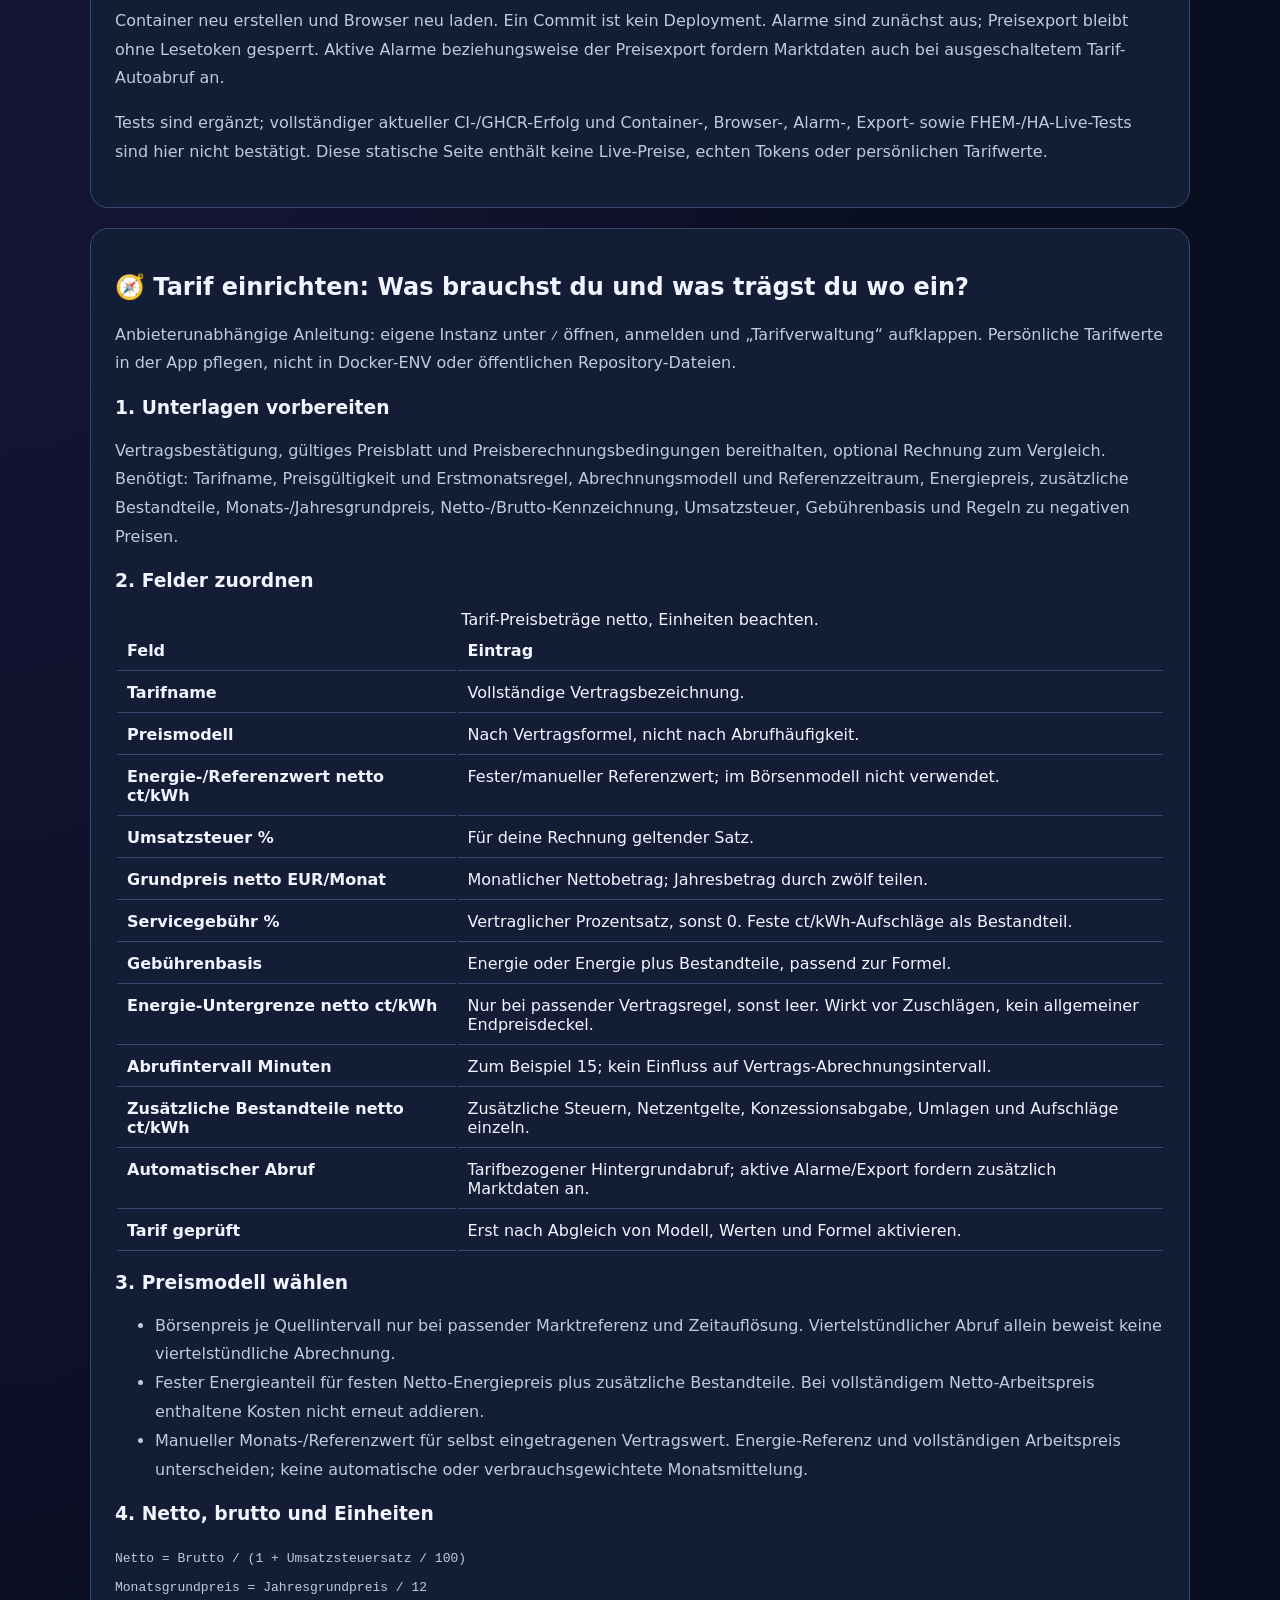
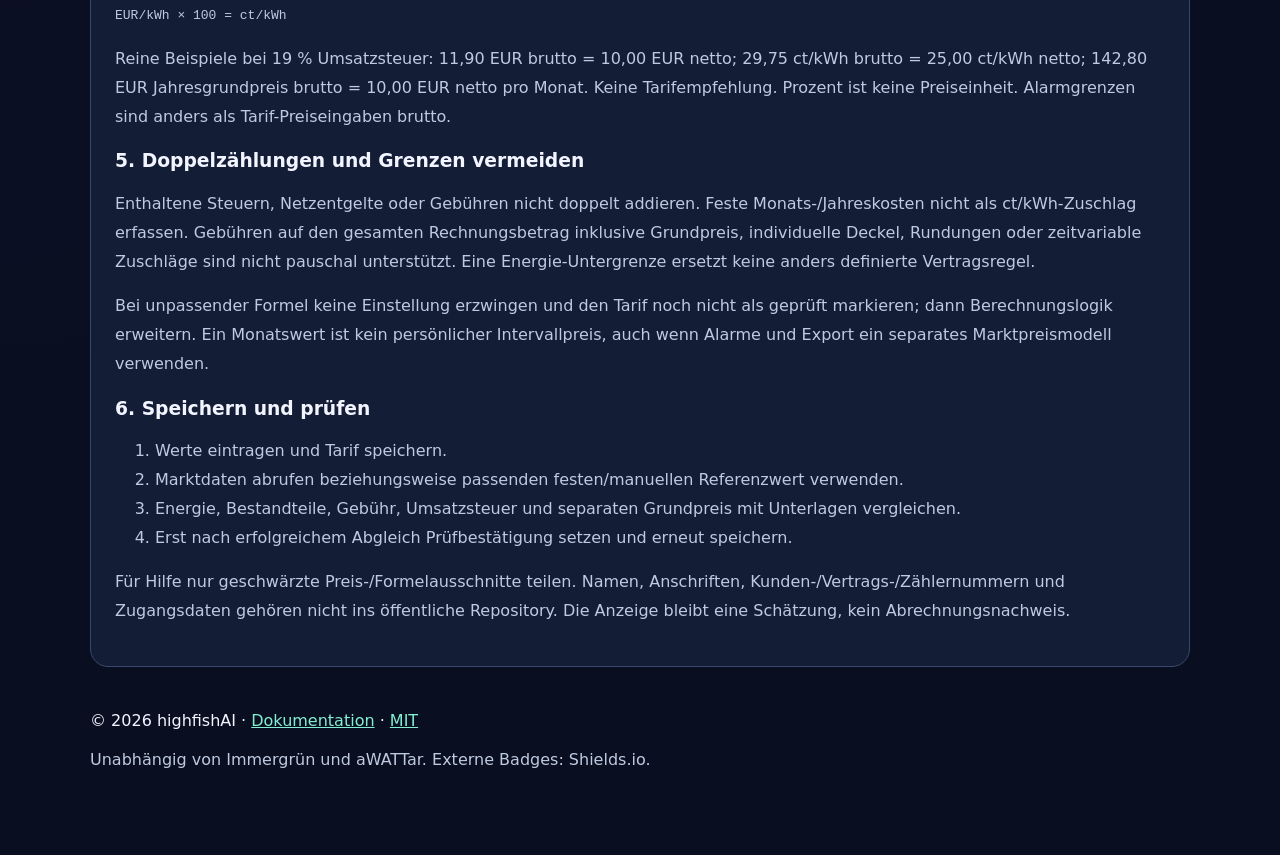
==== commit fa2a5471: "docs: describe configurable market alerts and read-only price export" ====
--- a/docs/index.html
+++ b/docs/index.html
@@ -1,37 +1,6 @@
-<!doctype html><html lang="de"><head><meta charset="utf-8"><meta name="viewport" content="width=device-width,initial-scale=1"><meta name="description" content="hAI.FlexPowerInfo von highfishAI: geschützte Strompreis-Zentrale mit Web-Login, Telegram und MCP-Token."><title>⚡ hAI.FlexPowerInfo · highfishAI</title><style>:root{color-scheme:dark;font-family:system-ui,sans-serif;background:#090e20;color:#f2f5ff}body{margin:0;background:radial-gradient(at top left,#29205b,transparent 65%)}main{max-width:1100px;margin:auto;padding:40px 22px}a{color:#83efd1}h1{font-size:clamp(2.5rem,7vw,5rem);line-height:1.08}h1 span{color:#83efd1}p{line-height:1.8;color:#bfcae0}.badges{display:flex;flex-wrap:wrap;gap:9px}.banner{width:100%;height:auto;border-radius:20px}.grid{display:grid;grid-template-columns:repeat(auto-fit,minmax(240px,1fr));gap:18px}article,section{padding:24px;border:1px solid #39486e;border-radius:18px;background:#141d36;margin:20px 0}article{border-top:4px solid #a78bfa}article:nth-child(2){border-top-color:#38bdf8}article:nth-child(3){border-top-color:#6ee7b7}footer{padding:24px 0}a:focus-visible{outline:3px solid #facc15}</style></head><body><main><nav>⚡ hAI.FlexPowerInfo · highfishAI · <a href="https://github.com/jbkunama1/hAI.FlexPowerInfo">GitHub ↗</a></nav><header><h1>Dein Strompreis.<br>Dein Tarif.<br><span>Deine Daten bleiben geschützt.</span></h1><p>Eine selbst gehostete Preiszentrale für Browser, Telegram und Agenten. Kein anonymes Dashboard, kein anonymer MCP-Zugriff.</p><div class="badges"><img src="https://img.shields.io/badge/Lizenz-MIT-22c55e?style=for-the-badge" alt="MIT"><img src="https://img.shields.io/badge/Web-Login%20Required-06b6d4?style=for-the-badge" alt="Web Login erforderlich"><img src="https://img.shields.io/badge/MCP-Token%20Required-a855f7?style=for-the-badge" alt="MCP Token erforderlich"></div></header><img class="banner" src="assets/hero.svg" alt="Web, Telegram und MCP mit gemeinsamer Preisbasis"><div class="grid"><article><h2>🔒 Web mit Login</h2><p>Dashboard, Preise und Tarifverwaltung erst nach Anmeldung. Öffentlich ist lediglich die notwendige Anmeldeseite, nicht dein Tarif.</p></article><article><h2>💬 Telegram</h2><p>Startnachricht, Inline-Menü und Preisgrafik für freigegebene Nutzer. Bestätigte Admin-Änderungen nur im privaten Chat.</p></article><article><h2>🔐 MCP mit Token</h2><p>Initialisierung, Lesen und Schreiben ausschließlich mit gültigem Bearer-Token. Ohne Token kein Zugriff.</p></article></div><section><h2>🎛️ Eine nachvollziehbare Preisbasis</h2><p>Energie, Steuern, Zuschläge und Gebühren flexibel konfigurieren. Grundpreis separat, Quellenintervalle unverändert. Ergebnisse bleiben Tarifschätzungen, keine Rechnung des Versorgers.</p></section><section><h2>🐳 Auf deiner Infrastruktur</h2><p>Ein Container, SQLite-Volume, docker-compose.yml, Port 8911 und highfishNetwork. Deine Zugriffsadresse ist keine anonyme Datenfreigabe. Livebetrieb über HTTPS oder VPN.</p></section><p>Diese statische Projektbeschreibung enthält keine Live-Preise und ersetzt keine Prüfung des Builds oder der Installation.</p>
-<section id="tarif-einrichten" aria-labelledby="tarif-titel">
-<h2 id="tarif-titel">🧭 Tarif einrichten: Was brauchst du und was trägst du wo ein?</h2>
-<p>Diese Anleitung gilt unabhängig vom Stromanbieter. Öffne deine eigene Instanz direkt unter <code>/</code>, melde dich an und klappe „Tarifverwaltung“ auf. Tarifwerte gehören in die App, nicht in Docker-ENV oder öffentliche Repository-Dateien.</p>
-<h3>📄 1. Unterlagen zusammenstellen</h3>
-<p>Benötigt werden Vertragsbestätigung, gültiges Preisblatt und die Beschreibung der Preisberechnung. Eine aktuelle Rechnung hilft beim Vergleich.</p>
-<ul><li>Vollständiger Tarifname, Preisgültigkeit und mögliche Sonderregeln im ersten Monat.</li><li>Abrechnungsmodell: fest, je Börsenintervall oder Monats-/Referenzwert; bei Referenzen auch Bezugszeitraum und Berechnungsart.</li><li>Energiepreis und alle zusätzlich berechneten verbrauchsabhängigen Bestandteile.</li><li>Grundpreis pro Monat oder Jahr mit Netto-/Brutto-Kennzeichnung.</li><li>Servicegebühr und genaue Gebührenbasis, Umsatzsteuer sowie Regeln zu negativen Preisen und Preisuntergrenzen.</li></ul>
-<h3>🎛️ 2. Werte den App-Feldern zuordnen</h3>
-<div role="region" aria-label="Zuordnung der Tarifwerte" tabindex="0" style="overflow-x:auto"><table><caption>Alle Preisbeträge netto; Einheiten beachten.</caption><thead><tr><th scope="col">Feld</th><th scope="col">Eintrag</th></tr></thead><tbody>
-<tr><th scope="row">Tarifname</th><td>Vollständige Bezeichnung aus dem Vertrag.</td></tr>
-<tr><th scope="row">Preismodell</th><td>Nach der Vertragsformel auswählen, nicht nach gewünschter Aktualisierung.</td></tr>
-<tr><th scope="row">Energie-/Referenzwert netto ct/kWh</th><td>Fester Energieanteil oder manueller Referenzwert. Im Börsenmodell kommt der Energieanteil aus der Marktdatenquelle.</td></tr>
-<tr><th scope="row">Umsatzsteuer %</th><td>Für deine Rechnung geltender Steuersatz.</td></tr>
-<tr><th scope="row">Grundpreis netto EUR/Monat</th><td>Monatlicher Nettobetrag; Jahresbetrag durch zwölf teilen.</td></tr>
-<tr><th scope="row">Servicegebühr %</th><td>Vertraglicher Prozentsatz, sonst 0. Feste ct/kWh-Aufschläge als zusätzliche Bestandteile erfassen.</td></tr>
-<tr><th scope="row">Gebührenbasis</th><td>„Energieanteil“ oder „Energie + ct/kWh-Bestandteile“, sofern die Vertragsformel dazu passt.</td></tr>
-<tr><th scope="row">Optionale Energie-Untergrenze netto ct/kWh</th><td>Nur bei passender vertraglicher Energie-Untergrenze; sonst leer. Wirkt vor Zuschlägen, nicht auf den Gesamtpreis.</td></tr>
-<tr><th scope="row">Abrufintervall Minuten</th><td>Beispielsweise 15 für den Marktdatenabruf. Ändert nicht die Abrechnung deines Vertrags.</td></tr>
-<tr><th scope="row">Zusätzliche Bestandteile netto ct/kWh</th><td>Zusätzliche Positionen einzeln anlegen, etwa Stromsteuer, Netzentgelt, Konzessionsabgabe, Umlagen und Lieferantenaufschlag.</td></tr>
-<tr><th scope="row">Automatischer Abruf</th><td>Aktiviert die serverseitige Hintergrundaktualisierung.</td></tr>
-<tr><th scope="row">Tarifdaten anhand meines Vertrags geprüft</th><td>Erst nach Abgleich von Modell, Werten und Formel bestätigen.</td></tr>
-</tbody></table></div>
-<h3>⚡ 3. Preismodell richtig wählen</h3>
-<ul><li>„Börsenpreis je Quellintervall“ nur, wenn dein Vertrag die passende Marktreferenz und Zeitauflösung verwendet. Viertelstündlicher Abruf allein bedeutet keine viertelstündliche Abrechnung.</li><li>„Fester Energieanteil“ für festen Netto-Energieanteil plus zusätzliche Bestandteile. Bei vollständigem Netto-Arbeitspreis keine bereits enthaltenen Bestandteile oder Gebühren nochmals addieren.</li><li>„Manueller Monats-/Referenzwert“ für selbst eingetragenen vertraglichen Referenzwert. Energie-Referenz und vollständigen Arbeitspreis unterscheiden. Kein automatischer oder verbrauchsgewichteter Monatsdurchschnitt in der App.</li></ul>
-<h3>🧮 4. Netto, brutto und Einheiten</h3>
-<p><code>Netto = Brutto / (1 + Umsatzsteuersatz / 100)</code><br><code>Monatlicher Grundpreis = jährlicher Grundpreis / 12</code></p>
-<p>Reine Rechenbeispiele: Bei 19 % Umsatzsteuer entsprechen 11,90 EUR brutto 10,00 EUR netto; 29,75 ct/kWh brutto entsprechen 25,00 ct/kWh netto. 142,80 EUR jährlicher Brutto-Grundpreis entsprechen dann 10,00 EUR netto pro Monat. Keine Tarifempfehlung. EUR/kWh mit 100 in ct/kWh umrechnen; Prozent ist keine Preiseinheit.</p>
-<h3>🧩 5. Doppelte Kosten vermeiden</h3>
-<p>Bereits im Arbeitspreis enthaltene Steuern, Netzentgelte oder Gebühren nicht nochmals hinzufügen. Monatliche und jährliche feste Kosten nicht als ct/kWh-Zuschlag erfassen. Enthaltene Grundpreisbestandteile nicht zusätzlich berechnen.</p>
-<h3>⚠️ 6. Grenzen und Sonderregeln</h3>
-<p>Die Servicegebühr wirkt aktuell auf Energie oder Energie plus ct/kWh-Zuschläge, nicht auf den gesamten Rechnungsbetrag inklusive Grundpreis. Besondere Preisdeckel, Rundungen, zeitvariable Zusatzentgelte und andere Vertragsformeln sind nicht automatisch unterstützt. Eine Energie-Untergrenze ersetzt keine anders definierte Vertragsregel.</p>
-<p>Wenn die Formel nicht passt, keine Einstellung erzwingen und den Tarif noch nicht als geprüft markieren. Dann muss die Berechnungslogik ergänzt werden. Ein Monatspreis darf nicht als persönlicher Viertelstundenpreis verstanden werden.</p>
-<h3>✅ 7. Speichern und prüfen</h3>
-<ol><li>Werte eintragen und „Tarif speichern“ wählen.</li><li>Marktdaten abrufen oder passenden festen/manuellen Referenzwert verwenden.</li><li>Energie, Bestandteile, Servicegebühr, Umsatzsteuer und separaten Grundpreis mit den Unterlagen vergleichen.</li><li>Erst bei korrekten Werten und passender Formel die Prüfbestätigung aktivieren und erneut speichern.</li></ol>
-<p>Die Anzeige bleibt eine Schätzung, kein Abrechnungsnachweis. Für Hilfe reichen geschwärzte Preis- und Formelausschnitte. Name, Anschrift, Vertrags-/Kunden- und Zählernummer sowie Zugangsdaten werden nicht benötigt und gehören nicht ins öffentliche Repository.</p>
-</section>
-<footer>© 2026 highfishAI · <a href="https://github.com/jbkunama1/hAI.FlexPowerInfo#readme">Dokumentation</a> · <a href="https://github.com/jbkunama1/hAI.FlexPowerInfo/blob/main/LICENSE">MIT</a><p>Unabhängig von Immergrün und aWATTar. Externe Badges: Shields.io.</p></footer></main></body></html>
+<!doctype html><html lang="de"><head><meta charset="utf-8"><meta name="viewport" content="width=device-width,initial-scale=1"><meta name="description" content="hAI.FlexPowerInfo von highfishAI: geschützte Strompreis-Zentrale mit Web, Telegram-Preisalarmen, MCP und Nur-Lese-Preislink für FHEM und Home Assistant."><title>⚡ hAI.FlexPowerInfo · highfishAI</title><style>:root{color-scheme:dark;font-family:system-ui,sans-serif;background:#090e20;color:#f2f5ff}body{margin:0;background:radial-gradient(at top left,#29205b,transparent 65%)}main{max-width:1100px;margin:auto;padding:40px 22px}a{color:#83efd1}h1{font-size:clamp(2.5rem,7vw,5rem);line-height:1.08}h1 span{color:#83efd1}p,li{line-height:1.8;color:#bfcae0}.badges{display:flex;flex-wrap:wrap;gap:9px}.banner{width:100%;height:auto;border-radius:20px}.grid{display:grid;grid-template-columns:repeat(auto-fit,minmax(240px,1fr));gap:18px}article,section{padding:24px;border:1px solid #39486e;border-radius:18px;background:#141d36;margin:20px 0}article{border-top:4px solid #a78bfa}article:nth-child(2){border-top-color:#38bdf8}article:nth-child(3){border-top-color:#6ee7b7}footer{padding:24px 0}a:focus-visible{outline:3px solid #facc15}code{overflow-wrap:anywhere}.scroll{overflow-x:auto}th,td{text-align:left;vertical-align:top;padding:10px;border-bottom:1px solid #39486e}</style></head><body><main><nav>⚡ hAI.FlexPowerInfo · highfishAI · <a href="https://github.com/jbkunama1/hAI.FlexPowerInfo">GitHub ↗</a></nav><header><h1>Dein Strompreis.<br>Dein Tarif.<br><span>Deine Daten bleiben geschützt.</span></h1><p>Eine selbst gehostete Preiszentrale für Browser, Telegram und Agenten – jetzt mit einstellbaren Marktpreisalarmen und einem geschützten Zahlen-Link für FHEM oder Home Assistant. Kein anonymes Dashboard, kein anonymer MCP-Zugriff.</p><div class="badges"><img src="https://img.shields.io/badge/Lizenz-MIT-22c55e?style=for-the-badge" alt="MIT"><img src="https://img.shields.io/badge/Web-Login%20Required-06b6d4?style=for-the-badge" alt="Web Login erforderlich"><img src="https://img.shields.io/badge/MCP-Token%20Required-a855f7?style=for-the-badge" alt="MCP Token erforderlich"></div></header><img class="banner" src="assets/hero.svg" alt="Web, Telegram und MCP mit gemeinsamer Preisberechnung"><div class="grid"><article><h2>🔒 Web mit Login</h2><p>Dashboard, Tarifverwaltung und Alarm-Einstellungen erst nach Anmeldung. Tarifwerte netto, Alarmgrenzen brutto. Öffentlich ist nur die notwendige Login-Oberfläche, nicht dein Tarif.</p></article><article><h2>💬 Telegram</h2><p>Startnachricht, Inline-Menü und Preisgrafik für freigegebene Nutzer. Marktpreisalarme bei Unter- und Überschreitung deiner Grenzen. Bestätigte Tarifänderungen durch Admins nur im privaten Chat.</p></article><article><h2>🔐 MCP mit Token</h2><p>Initialisierung, Lesen und Schreiben nur mit Bearer-Token. Neben Tarif-Tools auch get_market_alerts und update_market_alerts. Token kann lesen und schreiben; Änderungen vorher abstimmen.</p></article><article><h2>🔗 Nur die Zahl</h2><p>Ein eigener Nur-Lese-Link liefert den Marktpreis-Modellwert als Klartext für FHEM/HA. Separater Lesetoken statt Web-Passwort oder MCP-Schreibtoken. Keine anonyme Datenfreigabe.</p></article></div>
+<section id="marktpreisalarme"><h2>🔔 Deine Grenzen, deine Nachricht</h2><p>Nach Anmeldung am Ende des Dashboards „Marktpreisalarme per Telegram“ öffnen: aktivieren, Untergrenze und Obergrenze in ct/kWh brutto eintragen, speichern. 30 und 42 sind nur Startwerte. Negative Werte und Nachkommastellen sind erlaubt; Untergrenze muss kleiner als Obergrenze sein. Beide Grenzen gelten gemeinsam. Genau auf der Grenze erfolgt kein Alarm.</p><p>Versand an private Chats aller freigegebenen TELEGRAM_USER_IDS, nachdem diese den Bot gestartet haben. Standardmäßig ausgeschaltet. Aktivierung oder neue Grenzen können beim nächsten gültigen Prüfzyklus eine Nachricht auslösen. Einstellungen und Bereichsstatus bleiben im Datenvolume erhalten. Keine Meldungsflut im gleichen Alarmbereich; nach beobachteter Rückkehr oder Wechsel zum anderen Bereich ist ein neuer Alarm möglich. Keine Vorab- oder historischen Nachholalarme. Bei unklarem Versandfehler sind Duplikate möglich.</p><p>Alarmprüfung etwa alle zehn Sekunden. Fehlende aktuelle Intervalle oder ungültige Datenfrische erzeugen keinen Preisalarm. Einstellung auch über authentifizierte MCP-Tools oder Web-API mit Sitzung und CSRF-Schutz. <a href="https://github.com/jbkunama1/hAI.FlexPowerInfo/blob/main/DASHBOARD-ALERTS.md">Dashboard-Anleitung</a> · <a href="https://github.com/jbkunama1/hAI.FlexPowerInfo/blob/main/MARKET-ALERTS.md">Alarmverhalten</a></p></section>
+<section id="preisexport"><h2>🔗 Preislink für FHEM und Home Assistant</h2><p><code>http://DEIN-SERVER:8911/price.txt?token=DEIN_LESETOKEN</code></p><p>Nach Einrichtung kommt bei HTTP 200 nur eine Zahl zurück, zum Beispiel <code>29.437</code>. Einheit ct/kWh brutto, Dezimalpunkt, kein JSON und kein weiterer Text. Negative Werte und mehr Nachkommastellen sind möglich. Es ist dieselbe Marktpreisberechnung wie beim Alarm, auch bei ausgeschalteten Telegram-Alarmen.</p><p>PRICE_READ_TOKEN in der privaten Container-Umgebung setzen: 32 bis 256 Zeichen aus Buchstaben, Ziffern, Bindestrich und Unterstrich. Eigener zufälliger Token, niemals MCP_TOKEN oder ADMIN_PASSWORD; identische Werte werden abgelehnt. Die URL zeigt nur Platzhalter, keinen echten Zugang. Ohne gültigen Token bleibt der Export gesperrt. Der Link wird nicht automatisch im Dashboard angezeigt.</p><p>HTTP 401 bei fehlender Autorisierung, HTTP 503 bei nicht verwendbaren Preisdaten oder Berechnungsfehlern. Keine Ersatz-Null, kein Preis außerhalb seines Intervalls. FHEM/HA müssen Fehler und Aktualität berücksichtigen. Link geheim halten: URL-Tokens können in Browserhistorie und Client-/Proxy-Logs stehen. Nur vertrauenswürdiges LAN, VPN oder HTTPS; Proxy-Logs ohne Token konfigurieren. Kein Schreibzugriff über diesen Link.</p><p>Mit gültigem Lesetoken fordert ein Hintergrundprozess alle 30 Sekunden den gemeinsamen Abruf an; dessen Mindestabstand bleibt 15 Minuten. Der GET-Aufruf selbst wartet nicht auf einen externen Abruf. <a href="https://github.com/jbkunama1/hAI.FlexPowerInfo/blob/main/PRICE-EXPORT.md">Einrichtung und Integrationshinweise</a>. Keine automatische Konfiguration von FHEM oder HA.</p></section>
+<section><h2>🎛️ Zwei klar getrennte Preisansichten</h2><p>Das normale Dashboard und die Tarifabfragen verwenden dein gewähltes Modell: Börsenintervall, fester Energieanteil oder manuelle Monatsreferenz. Marktpreisalarme und Zahlenexport verwenden dagegen immer den aktuellen Börsenintervallpreis plus gespeicherte Zuschläge, Servicegebühr und Umsatzsteuer, gegebenenfalls mit Energie-Untergrenze, ohne monatlichen Grundpreis.</p><p>Diese Marktpreis-Modellrechnung ignoriert den festen/manuellen Energiepreis. Sie ist bei monatlicher Abrechnung kein persönlicher Intervall-Abrechnungspreis. Ergebnisse bleiben Schätzungen, keine Versorgerrechnung.</p></section>
+<section><h2>🐳 Auf deiner Infrastruktur</h2><p>Ein Container, SQLite-Volume, docker-compose.yml, Port 8911 → 8080 und externes highfishNetwork. Docker-Einstiegspunkt price_gateway:app umschließt Alarm- und geschützten Gateway. PUBLIC_URL ist keine anonyme Freigabe. Web-Login bleibt erforderlich, MCP bleibt tokenpflichtig; /api/public ist abgeschaltet und /health liefert nur Prozessstatus.</p><p>Nach erfolgreichem Image-Build aktualisierte Compose-Datei übernehmen, private Umgebungswerte setzen, Image ziehen, Container neu erstellen und Browser neu laden. Ein Commit ist kein Deployment. Alarme sind zunächst aus; Preisexport bleibt ohne Lesetoken gesperrt. Aktive Alarme beziehungsweise der Preisexport fordern Marktdaten auch bei ausgeschaltetem Tarif-Autoabruf an.</p><p>Tests sind ergänzt; vollständiger aktueller CI-/GHCR-Erfolg und Container-, Browser-, Alarm-, Export- sowie FHEM-/HA-Live-Tests sind hier nicht bestätigt. Diese statische Seite enthält keine Live-Preise, echten Tokens oder persönlichen Tarifwerte.</p></section>
+<section id="tarif-einrichten" aria-labelledby="tarif-titel"><h2 id="tarif-titel">🧭 Tarif einrichten: Was brauchst du und was trägst du wo ein?</h2><p>Anbieterunabhängige Anleitung: eigene Instanz unter <code>/</code> öffnen, anmelden und „Tarifverwaltung“ aufklappen. Persönliche Tarifwerte in der App pflegen, nicht in Docker-ENV oder öffentlichen Repository-Dateien.</p><h3>1. Unterlagen vorbereiten</h3><p>Vertragsbestätigung, gültiges Preisblatt und Preisberechnungsbedingungen bereithalten, optional Rechnung zum Vergleich. Benötigt: Tarifname, Preisgültigkeit und Erstmonatsregel, Abrechnungsmodell und Referenzzeitraum, Energiepreis, zusätzliche Bestandteile, Monats-/Jahresgrundpreis, Netto-/Brutto-Kennzeichnung, Umsatzsteuer, Gebührenbasis und Regeln zu negativen Preisen.</p><h3>2. Felder zuordnen</h3><div class="scroll" role="region" aria-label="Tariffelder" tabindex="0"><table><caption>Tarif-Preisbeträge netto, Einheiten beachten.</caption><thead><tr><th scope="col">Feld</th><th scope="col">Eintrag</th></tr></thead><tbody><tr><th scope="row">Tarifname</th><td>Vollständige Vertragsbezeichnung.</td></tr><tr><th scope="row">Preismodell</th><td>Nach Vertragsformel, nicht nach Abrufhäufigkeit.</td></tr><tr><th scope="row">Energie-/Referenzwert netto ct/kWh</th><td>Fester/manueller Referenzwert; im Börsenmodell nicht verwendet.</td></tr><tr><th scope="row">Umsatzsteuer %</th><td>Für deine Rechnung geltender Satz.</td></tr><tr><th scope="row">Grundpreis netto EUR/Monat</th><td>Monatlicher Nettobetrag; Jahresbetrag durch zwölf teilen.</td></tr><tr><th scope="row">Servicegebühr %</th><td>Vertraglicher Prozentsatz, sonst 0. Feste ct/kWh-Aufschläge als Bestandteil.</td></tr><tr><th scope="row">Gebührenbasis</th><td>Energie oder Energie plus Bestandteile, passend zur Formel.</td></tr><tr><th scope="row">Energie-Untergrenze netto ct/kWh</th><td>Nur bei passender Vertragsregel, sonst leer. Wirkt vor Zuschlägen, kein allgemeiner Endpreisdeckel.</td></tr><tr><th scope="row">Abrufintervall Minuten</th><td>Zum Beispiel 15; kein Einfluss auf Vertrags-Abrechnungsintervall.</td></tr><tr><th scope="row">Zusätzliche Bestandteile netto ct/kWh</th><td>Zusätzliche Steuern, Netzentgelte, Konzessionsabgabe, Umlagen und Aufschläge einzeln.</td></tr><tr><th scope="row">Automatischer Abruf</th><td>Tarifbezogener Hintergrundabruf; aktive Alarme/Export fordern zusätzlich Marktdaten an.</td></tr><tr><th scope="row">Tarif geprüft</th><td>Erst nach Abgleich von Modell, Werten und Formel aktivieren.</td></tr></tbody></table></div><h3>3. Preismodell wählen</h3><ul><li>Börsenpreis je Quellintervall nur bei passender Marktreferenz und Zeitauflösung. Viertelstündlicher Abruf allein beweist keine viertelstündliche Abrechnung.</li><li>Fester Energieanteil für festen Netto-Energiepreis plus zusätzliche Bestandteile. Bei vollständigem Netto-Arbeitspreis enthaltene Kosten nicht erneut addieren.</li><li>Manueller Monats-/Referenzwert für selbst eingetragenen Vertragswert. Energie-Referenz und vollständigen Arbeitspreis unterscheiden; keine automatische oder verbrauchsgewichtete Monatsmittelung.</li></ul><h3>4. Netto, brutto und Einheiten</h3><p><code>Netto = Brutto / (1 + Umsatzsteuersatz / 100)</code><br><code>Monatsgrundpreis = Jahresgrundpreis / 12</code><br><code>EUR/kWh × 100 = ct/kWh</code></p><p>Reine Beispiele bei 19 % Umsatzsteuer: 11,90 EUR brutto = 10,00 EUR netto; 29,75 ct/kWh brutto = 25,00 ct/kWh netto; 142,80 EUR Jahresgrundpreis brutto = 10,00 EUR netto pro Monat. Keine Tarifempfehlung. Prozent ist keine Preiseinheit. Alarmgrenzen sind anders als Tarif-Preiseingaben brutto.</p><h3>5. Doppelzählungen und Grenzen vermeiden</h3><p>Enthaltene Steuern, Netzentgelte oder Gebühren nicht doppelt addieren. Feste Monats-/Jahreskosten nicht als ct/kWh-Zuschlag erfassen. Gebühren auf den gesamten Rechnungsbetrag inklusive Grundpreis, individuelle Deckel, Rundungen oder zeitvariable Zuschläge sind nicht pauschal unterstützt. Eine Energie-Untergrenze ersetzt keine anders definierte Vertragsregel.</p><p>Bei unpassender Formel keine Einstellung erzwingen und den Tarif noch nicht als geprüft markieren; dann Berechnungslogik erweitern. Ein Monatswert ist kein persönlicher Intervallpreis, auch wenn Alarme und Export ein separates Marktpreismodell verwenden.</p><h3>6. Speichern und prüfen</h3><ol><li>Werte eintragen und Tarif speichern.</li><li>Marktdaten abrufen beziehungsweise passenden festen/manuellen Referenzwert verwenden.</li><li>Energie, Bestandteile, Gebühr, Umsatzsteuer und separaten Grundpreis mit Unterlagen vergleichen.</li><li>Erst nach erfolgreichem Abgleich Prüfbestätigung setzen und erneut speichern.</li></ol><p>Für Hilfe nur geschwärzte Preis-/Formelausschnitte teilen. Namen, Anschriften, Kunden-/Vertrags-/Zählernummern und Zugangsdaten gehören nicht ins öffentliche Repository. Die Anzeige bleibt eine Schätzung, kein Abrechnungsnachweis.</p></section><footer>© 2026 highfishAI · <a href="https://github.com/jbkunama1/hAI.FlexPowerInfo#readme">Dokumentation</a> · <a href="https://github.com/jbkunama1/hAI.FlexPowerInfo/blob/main/LICENSE">MIT</a><p>Unabhängig von Immergrün und aWATTar. Externe Badges: Shields.io.</p></footer></main></body></html>
